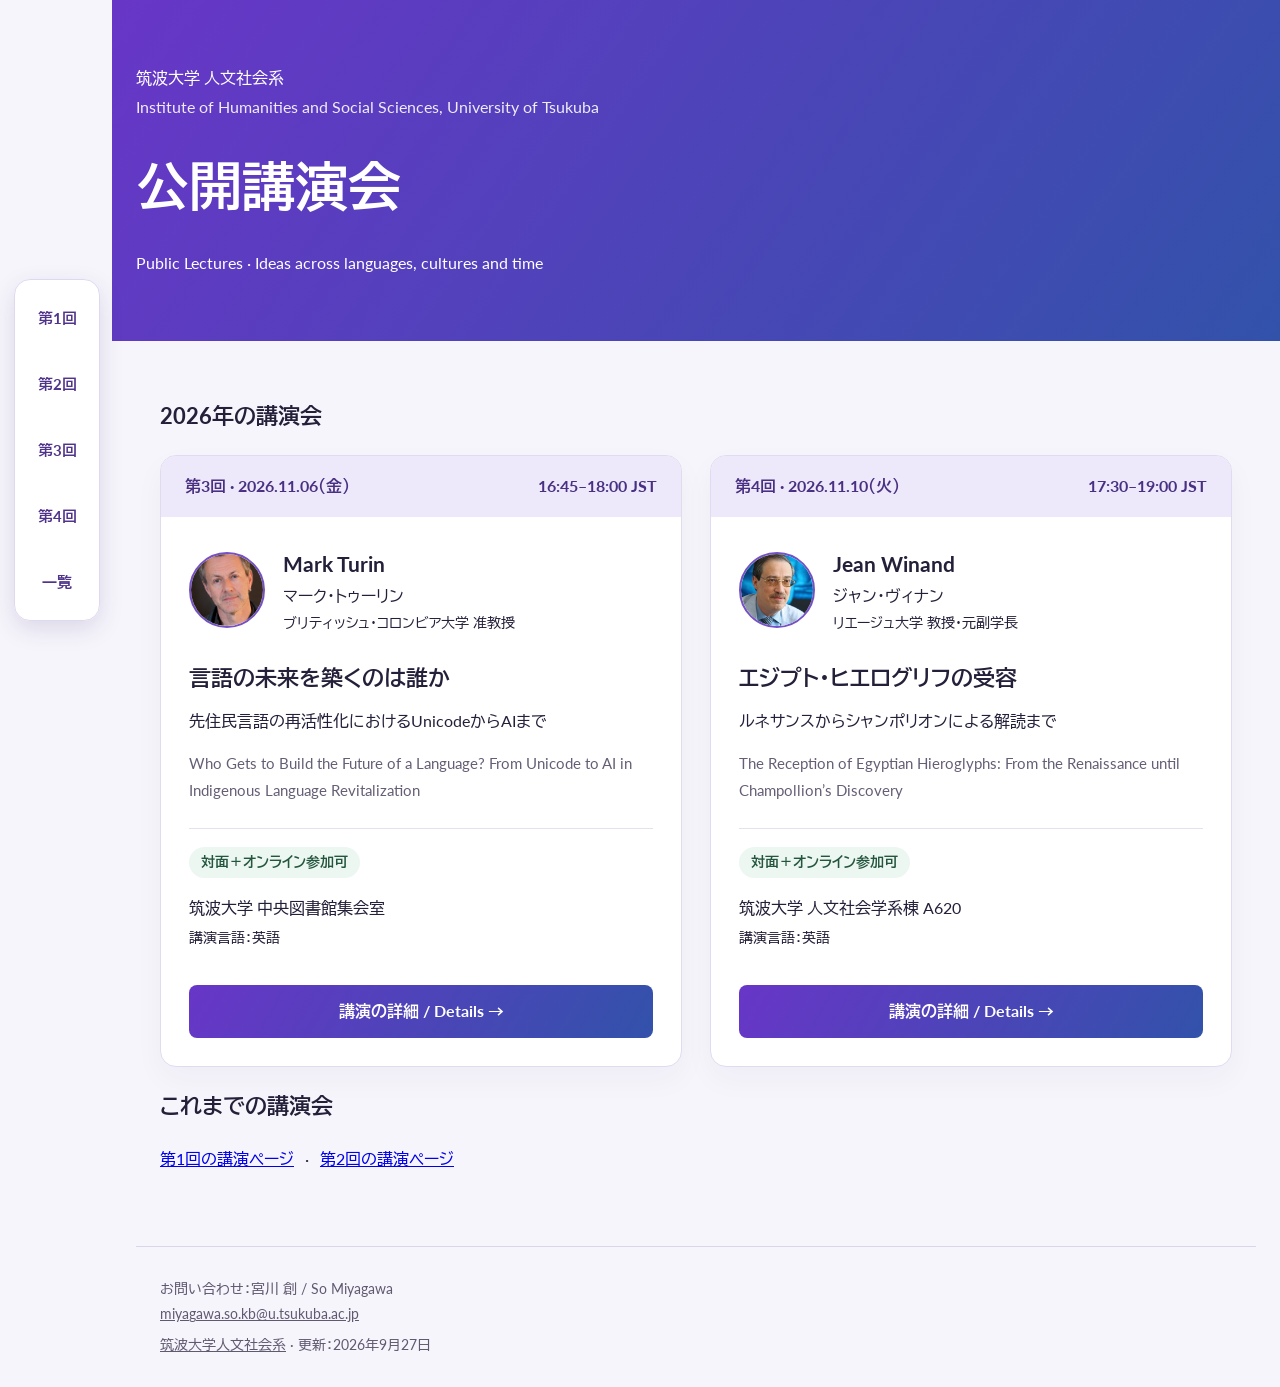
==== index.html @ 467ed9de "change" ====
<!doctype html>
<html lang="ja"><head><meta charset="utf-8"><meta name="viewport" content="width=device-width,initial-scale=1"><title>公開講演会｜筑波大学人文社会系</title><meta name="description" content="筑波大学人文社会系の公開講演会。2026年11月6日 Mark Turin、11月10日 Jean Winand。対面・オンラインで開催。"><style>
@import url('https://fonts.googleapis.com/css2?family=BIZ+UDPGothic:wght@400;700&family=Lato:wght@400;700&display=swap');
*{box-sizing:border-box}body{margin:0;background:#f6f5fb;color:#24203a;font-family:'Lato','BIZ UDPGothic',sans-serif;line-height:1.8}header{color:white;background:linear-gradient(125deg,#6836c7,#3252aa);padding:64px 24px}header>div,main,footer{max-width:1120px;margin:auto}header p{margin:0}h1{font-size:clamp(2rem,5vw,3.3rem);margin:16px 0}header .en{opacity:.9}main{padding:36px 24px 56px}h2{font-size:1.4rem}.cards{display:grid;grid-template-columns:1fr 1fr;gap:28px}article{background:white;border:1px solid #e0dbee;border-radius:16px;overflow:hidden;box-shadow:0 12px 30px #3625680a;display:flex;flex-direction:column}.band{padding:16px 24px;background:#ede8fa;font-weight:700;color:#493082;display:flex;justify-content:space-between;flex-wrap:wrap;gap:6px}.body{padding:28px;display:flex;flex-direction:column;flex:1}.speaker{display:flex;gap:18px;align-items:center}.speaker img{width:76px;height:76px;border-radius:50%;object-fit:cover;border:2px solid #7651c5}.speaker strong{font-size:1.3rem}.speaker p{margin:0}.small{font-size:.85rem}.body h3{font-size:1.4rem;line-height:1.7;margin:24px 0 10px}.subtitle{margin:0 0 14px}.en-title{color:#655e75;font-size:.94rem;margin:0 0 24px}.venue{margin-top:auto;padding-top:18px;border-top:1px solid #e5e0ee}.badge{display:inline-block;background:#edf7f1;color:#24563f;border-radius:20px;padding:3px 12px;font-size:.85rem;font-weight:700}.link{display:block;background:linear-gradient(120deg,#6836c7,#3252aa);color:white;text-align:center;padding:12px;border-radius:8px;text-decoration:none;font-weight:700;margin-top:18px}.link:hover{filter:brightness(1.15)}a:focus-visible{outline:3px solid #cb9400;outline-offset:4px}footer{padding:24px;border-top:1px solid #dcd5e9;color:#615971;font-size:.9rem}footer a{color:inherit}footer p{margin:5px 0}@media(max-width:740px){.cards{grid-template-columns:1fr}header{padding:40px 24px}.body{padding:24px}.band{padding:14px 24px}}
body{padding-left:112px;font-family:'Lato','BIZ UDPGothic','Noto Sans JP','Hiragino Kaku Gothic ProN','Yu Gothic',Meiryo,sans-serif}.series-nav{position:fixed;left:14px;top:50%;transform:translateY(-50%);display:flex;flex-direction:column;gap:10px;padding:10px;background:#ffffffed;border:1px solid #dfd8ef;border-radius:16px;box-shadow:0 8px 24px #35206622;z-index:1000}.series-nav a{display:flex;width:64px;min-height:56px;align-items:center;justify-content:center;border-radius:10px;color:#50338b;text-decoration:none;font-size:15px;font-weight:700}.series-nav a:hover,.series-nav a[aria-current]{background:#623cb3;color:white}.series-nav a:focus-visible{outline:3px solid #cc9400;outline-offset:2px}@media(max-width:800px){body{padding-left:0;padding-bottom:90px}.series-nav{left:50%;top:auto;bottom:10px;transform:translateX(-50%);flex-direction:row;gap:4px;padding:6px}.series-nav a{width:54px;min-height:52px;font-size:14px}}</style></head><body><nav class="series-nav" aria-label="講演会ナビゲーション"><a href="/seminar1/">第1回</a><a href="/seminar2/">第2回</a><a href="/seminars/3/">第3回</a><a href="/seminars/4/">第4回</a><a href="/seminars/">一覧</a></nav><header><div><p>筑波大学 人文社会系</p><p class="en" lang="en">Institute of Humanities and Social Sciences, University of Tsukuba</p><h1>公開講演会</h1><p lang="en">Public Lectures · Ideas across languages, cultures and time</p></div></header><main><h2>2026年の講演会</h2><div class="cards">
<article><div class="band"><span>第3回 · 2026.11.06（金）</span><span>16:45–18:00 JST</span></div><div class="body"><div class="speaker"><img src="3/speaker.jpg" alt="Mark Turin"><div><strong lang="en">Mark Turin</strong><p>マーク・トゥーリン</p><p class="small">ブリティッシュ・コロンビア大学 准教授</p></div></div><h3>言語の未来を築くのは誰か</h3><p class="subtitle">先住民言語の再活性化におけるUnicodeからAIまで</p><p class="en-title" lang="en">Who Gets to Build the Future of a Language? From Unicode to AI in Indigenous Language Revitalization</p><div class="venue"><span class="badge">対面＋オンライン参加可</span><p>筑波大学 中央図書館集会室<br><span class="small">講演言語：英語</span></p></div><a class="link" href="/seminars/3/">講演の詳細 / Details →</a></div></article>
<article><div class="band"><span>第4回 · 2026.11.10（火）</span><span>17:30–19:00 JST</span></div><div class="body"><div class="speaker"><img src="4/speaker.jpg" alt="Jean Winand"><div><strong lang="en">Jean Winand</strong><p>ジャン・ヴィナン</p><p class="small">リエージュ大学 教授・元副学長</p></div></div><h3>エジプト・ヒエログリフの受容</h3><p class="subtitle">ルネサンスからシャンポリオンによる解読まで</p><p class="en-title" lang="en">The Reception of Egyptian Hieroglyphs: From the Renaissance until Champollion’s Discovery</p><div class="venue"><span class="badge">対面＋オンライン参加可</span><p>筑波大学 人文社会学系棟 A620<br><span class="small">講演言語：英語</span></p></div><a class="link" href="/seminars/4/">講演の詳細 / Details →</a></div></article>
</div><section><h2>これまでの講演会</h2><p><a href="/seminar1/">第1回の講演ページ</a>　·　<a href="/seminar2/">第2回の講演ページ</a></p></section></main><footer><p>お問い合わせ：宮川 創 / So Miyagawa<br><a href="mailto:miyagawa.so.kb@u.tsukuba.ac.jp">miyagawa.so.kb@u.tsukuba.ac.jp</a></p><p><a href="https://www.jinsha.tsukuba.ac.jp/">筑波大学人文社会系</a> · 更新：2026年9月27日</p></footer></body></html>
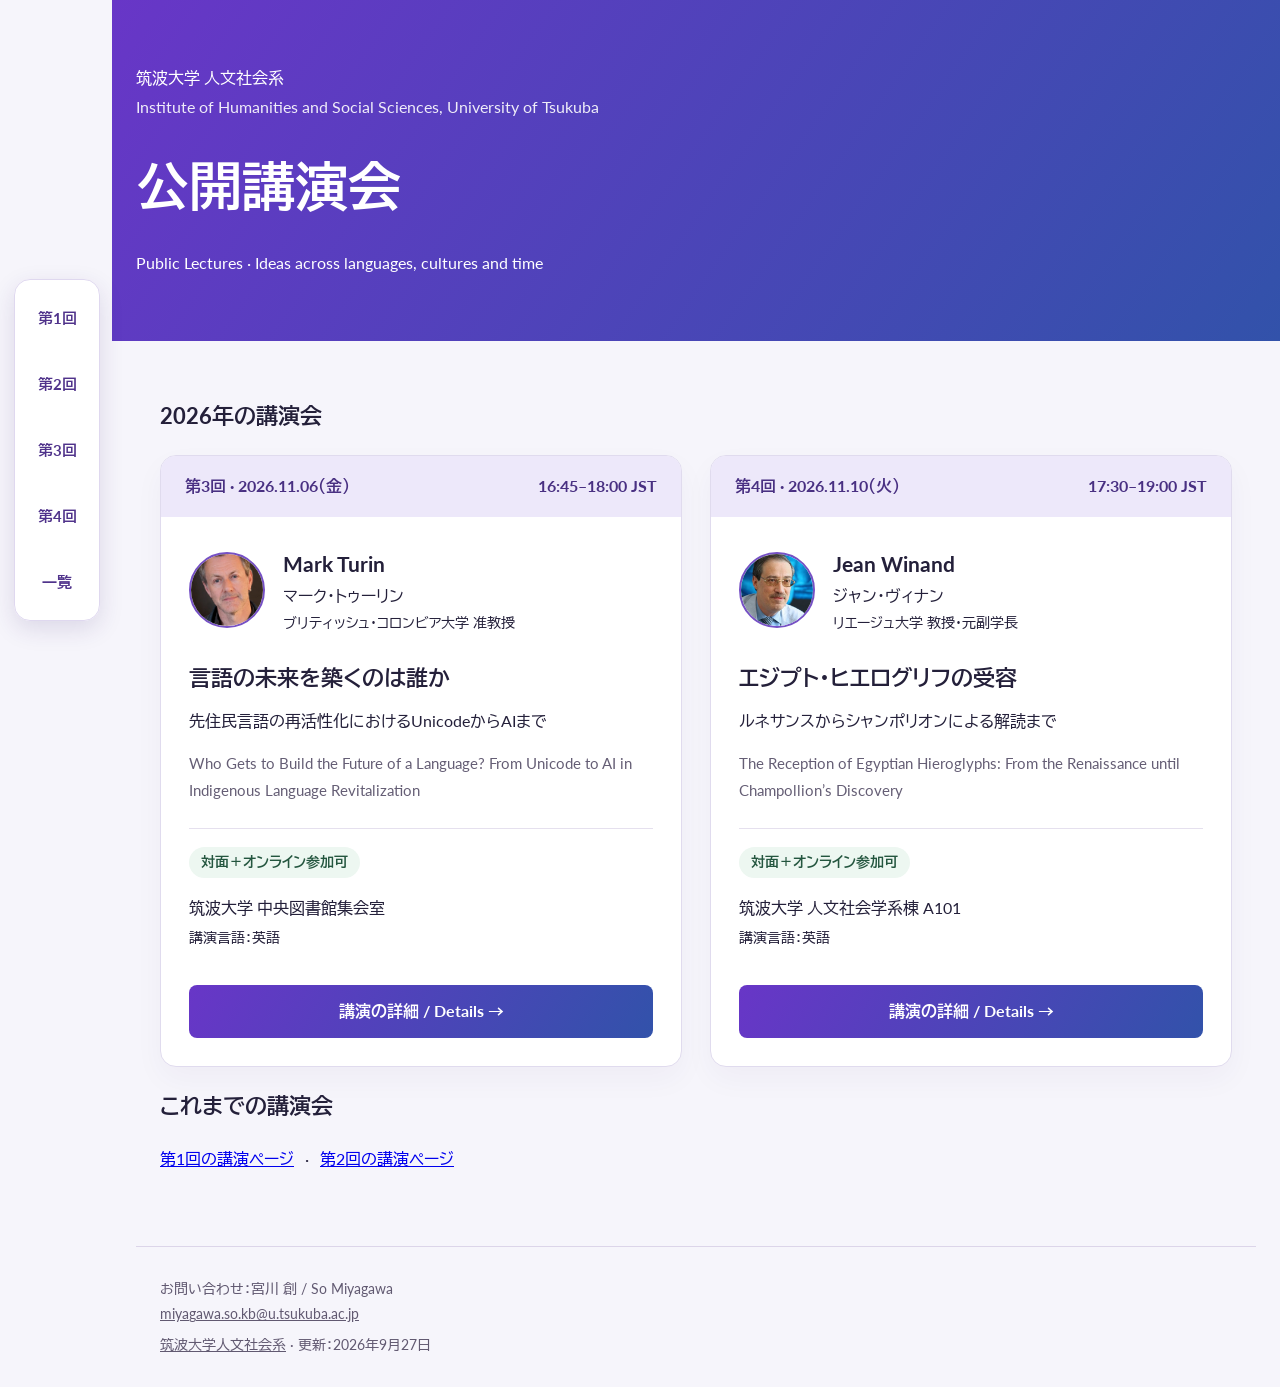
==== commit 2896d74b: "changed" ====
--- a/index.html
+++ b/index.html
@@ -2,7 +2,7 @@
 <html lang="ja"><head><meta charset="utf-8"><meta name="viewport" content="width=device-width,initial-scale=1"><title>公開講演会｜筑波大学人文社会系</title><meta name="description" content="筑波大学人文社会系の公開講演会。2026年11月6日 Mark Turin、11月10日 Jean Winand。対面・オンラインで開催。"><style>
 @import url('https://fonts.googleapis.com/css2?family=BIZ+UDPGothic:wght@400;700&family=Lato:wght@400;700&display=swap');
 *{box-sizing:border-box}body{margin:0;background:#f6f5fb;color:#24203a;font-family:'Lato','BIZ UDPGothic',sans-serif;line-height:1.8}header{color:white;background:linear-gradient(125deg,#6836c7,#3252aa);padding:64px 24px}header>div,main,footer{max-width:1120px;margin:auto}header p{margin:0}h1{font-size:clamp(2rem,5vw,3.3rem);margin:16px 0}header .en{opacity:.9}main{padding:36px 24px 56px}h2{font-size:1.4rem}.cards{display:grid;grid-template-columns:1fr 1fr;gap:28px}article{background:white;border:1px solid #e0dbee;border-radius:16px;overflow:hidden;box-shadow:0 12px 30px #3625680a;display:flex;flex-direction:column}.band{padding:16px 24px;background:#ede8fa;font-weight:700;color:#493082;display:flex;justify-content:space-between;flex-wrap:wrap;gap:6px}.body{padding:28px;display:flex;flex-direction:column;flex:1}.speaker{display:flex;gap:18px;align-items:center}.speaker img{width:76px;height:76px;border-radius:50%;object-fit:cover;border:2px solid #7651c5}.speaker strong{font-size:1.3rem}.speaker p{margin:0}.small{font-size:.85rem}.body h3{font-size:1.4rem;line-height:1.7;margin:24px 0 10px}.subtitle{margin:0 0 14px}.en-title{color:#655e75;font-size:.94rem;margin:0 0 24px}.venue{margin-top:auto;padding-top:18px;border-top:1px solid #e5e0ee}.badge{display:inline-block;background:#edf7f1;color:#24563f;border-radius:20px;padding:3px 12px;font-size:.85rem;font-weight:700}.link{display:block;background:linear-gradient(120deg,#6836c7,#3252aa);color:white;text-align:center;padding:12px;border-radius:8px;text-decoration:none;font-weight:700;margin-top:18px}.link:hover{filter:brightness(1.15)}a:focus-visible{outline:3px solid #cb9400;outline-offset:4px}footer{padding:24px;border-top:1px solid #dcd5e9;color:#615971;font-size:.9rem}footer a{color:inherit}footer p{margin:5px 0}@media(max-width:740px){.cards{grid-template-columns:1fr}header{padding:40px 24px}.body{padding:24px}.band{padding:14px 24px}}
-body{padding-left:112px;font-family:'Lato','BIZ UDPGothic','Noto Sans JP','Hiragino Kaku Gothic ProN','Yu Gothic',Meiryo,sans-serif}.series-nav{position:fixed;left:14px;top:50%;transform:translateY(-50%);display:flex;flex-direction:column;gap:10px;padding:10px;background:#ffffffed;border:1px solid #dfd8ef;border-radius:16px;box-shadow:0 8px 24px #35206622;z-index:1000}.series-nav a{display:flex;width:64px;min-height:56px;align-items:center;justify-content:center;border-radius:10px;color:#50338b;text-decoration:none;font-size:15px;font-weight:700}.series-nav a:hover,.series-nav a[aria-current]{background:#623cb3;color:white}.series-nav a:focus-visible{outline:3px solid #cc9400;outline-offset:2px}@media(max-width:800px){body{padding-left:0;padding-bottom:90px}.series-nav{left:50%;top:auto;bottom:10px;transform:translateX(-50%);flex-direction:row;gap:4px;padding:6px}.series-nav a{width:54px;min-height:52px;font-size:14px}}</style></head><body><nav class="series-nav" aria-label="講演会ナビゲーション"><a href="/seminar1/">第1回</a><a href="/seminar2/">第2回</a><a href="/seminars/3/">第3回</a><a href="/seminars/4/">第4回</a><a href="/seminars/">一覧</a></nav><header><div><p>筑波大学 人文社会系</p><p class="en" lang="en">Institute of Humanities and Social Sciences, University of Tsukuba</p><h1>公開講演会</h1><p lang="en">Public Lectures · Ideas across languages, cultures and time</p></div></header><main><h2>2026年の講演会</h2><div class="cards">
+body{padding-left:112px;font-family:'Lato','BIZ UDPGothic','Noto Sans JP','Hiragino Kaku Gothic ProN','Yu Gothic',Meiryo,sans-serif}.series-nav{position:fixed;left:14px;top:50%;transform:translateY(-50%);display:flex;flex-direction:column;gap:10px;padding:10px;background:#ffffffed;border:1px solid #dfd8ef;border-radius:16px;box-shadow:0 8px 24px #35206622;z-index:1000}.series-nav a{display:flex;width:64px;min-height:56px;align-items:center;justify-content:center;border-radius:10px;color:#50338b;text-decoration:none;font-size:15px;font-weight:700}.series-nav a:hover,.series-nav a[aria-current]{background:#623cb3;color:white}.series-nav a:focus-visible{outline:3px solid #cc9400;outline-offset:2px}@media(max-width:800px){body{padding-left:0;padding-bottom:90px}.series-nav{left:50%;top:auto;bottom:10px;transform:translateX(-50%);flex-direction:row;gap:4px;padding:6px}.series-nav a{width:54px;min-height:52px;font-size:14px}}</style></head><body><nav class="series-nav" aria-label="講演会ナビゲーション"><a href="/seminars/1/">第1回</a><a href="/seminars/2/">第2回</a><a href="/seminars/3/">第3回</a><a href="/seminars/4/">第4回</a><a href="/seminars/">一覧</a></nav><header><div><p>筑波大学 人文社会系</p><p class="en" lang="en">Institute of Humanities and Social Sciences, University of Tsukuba</p><h1>公開講演会</h1><p lang="en">Public Lectures · Ideas across languages, cultures and time</p></div></header><main><h2>2026年の講演会</h2><div class="cards">
 <article><div class="band"><span>第3回 · 2026.11.06（金）</span><span>16:45–18:00 JST</span></div><div class="body"><div class="speaker"><img src="3/speaker.jpg" alt="Mark Turin"><div><strong lang="en">Mark Turin</strong><p>マーク・トゥーリン</p><p class="small">ブリティッシュ・コロンビア大学 准教授</p></div></div><h3>言語の未来を築くのは誰か</h3><p class="subtitle">先住民言語の再活性化におけるUnicodeからAIまで</p><p class="en-title" lang="en">Who Gets to Build the Future of a Language? From Unicode to AI in Indigenous Language Revitalization</p><div class="venue"><span class="badge">対面＋オンライン参加可</span><p>筑波大学 中央図書館集会室<br><span class="small">講演言語：英語</span></p></div><a class="link" href="/seminars/3/">講演の詳細 / Details →</a></div></article>
-<article><div class="band"><span>第4回 · 2026.11.10（火）</span><span>17:30–19:00 JST</span></div><div class="body"><div class="speaker"><img src="4/speaker.jpg" alt="Jean Winand"><div><strong lang="en">Jean Winand</strong><p>ジャン・ヴィナン</p><p class="small">リエージュ大学 教授・元副学長</p></div></div><h3>エジプト・ヒエログリフの受容</h3><p class="subtitle">ルネサンスからシャンポリオンによる解読まで</p><p class="en-title" lang="en">The Reception of Egyptian Hieroglyphs: From the Renaissance until Champollion’s Discovery</p><div class="venue"><span class="badge">対面＋オンライン参加可</span><p>筑波大学 人文社会学系棟 A620<br><span class="small">講演言語：英語</span></p></div><a class="link" href="/seminars/4/">講演の詳細 / Details →</a></div></article>
-</div><section><h2>これまでの講演会</h2><p><a href="/seminar1/">第1回の講演ページ</a>　·　<a href="/seminar2/">第2回の講演ページ</a></p></section></main><footer><p>お問い合わせ：宮川 創 / So Miyagawa<br><a href="mailto:miyagawa.so.kb@u.tsukuba.ac.jp">miyagawa.so.kb@u.tsukuba.ac.jp</a></p><p><a href="https://www.jinsha.tsukuba.ac.jp/">筑波大学人文社会系</a> · 更新：2026年9月27日</p></footer></body></html>+<article><div class="band"><span>第4回 · 2026.11.10（火）</span><span>17:30–19:00 JST</span></div><div class="body"><div class="speaker"><img src="4/speaker.jpg" alt="Jean Winand"><div><strong lang="en">Jean Winand</strong><p>ジャン・ヴィナン</p><p class="small">リエージュ大学 教授・元副学長</p></div></div><h3>エジプト・ヒエログリフの受容</h3><p class="subtitle">ルネサンスからシャンポリオンによる解読まで</p><p class="en-title" lang="en">The Reception of Egyptian Hieroglyphs: From the Renaissance until Champollion’s Discovery</p><div class="venue"><span class="badge">対面＋オンライン参加可</span><p>筑波大学 人文社会学系棟 A101<br><span class="small">講演言語：英語</span></p></div><a class="link" href="/seminars/4/">講演の詳細 / Details →</a></div></article>
+</div><section><h2>これまでの講演会</h2><p><a href="/seminars/1/">第1回の講演ページ</a>　·　<a href="/seminars/2/">第2回の講演ページ</a></p></section></main><footer><p>お問い合わせ：宮川 創 / So Miyagawa<br><a href="mailto:miyagawa.so.kb@u.tsukuba.ac.jp">miyagawa.so.kb@u.tsukuba.ac.jp</a></p><p><a href="https://www.jinsha.tsukuba.ac.jp/">筑波大学人文社会系</a> · 更新：2026年9月27日</p></footer></body></html>
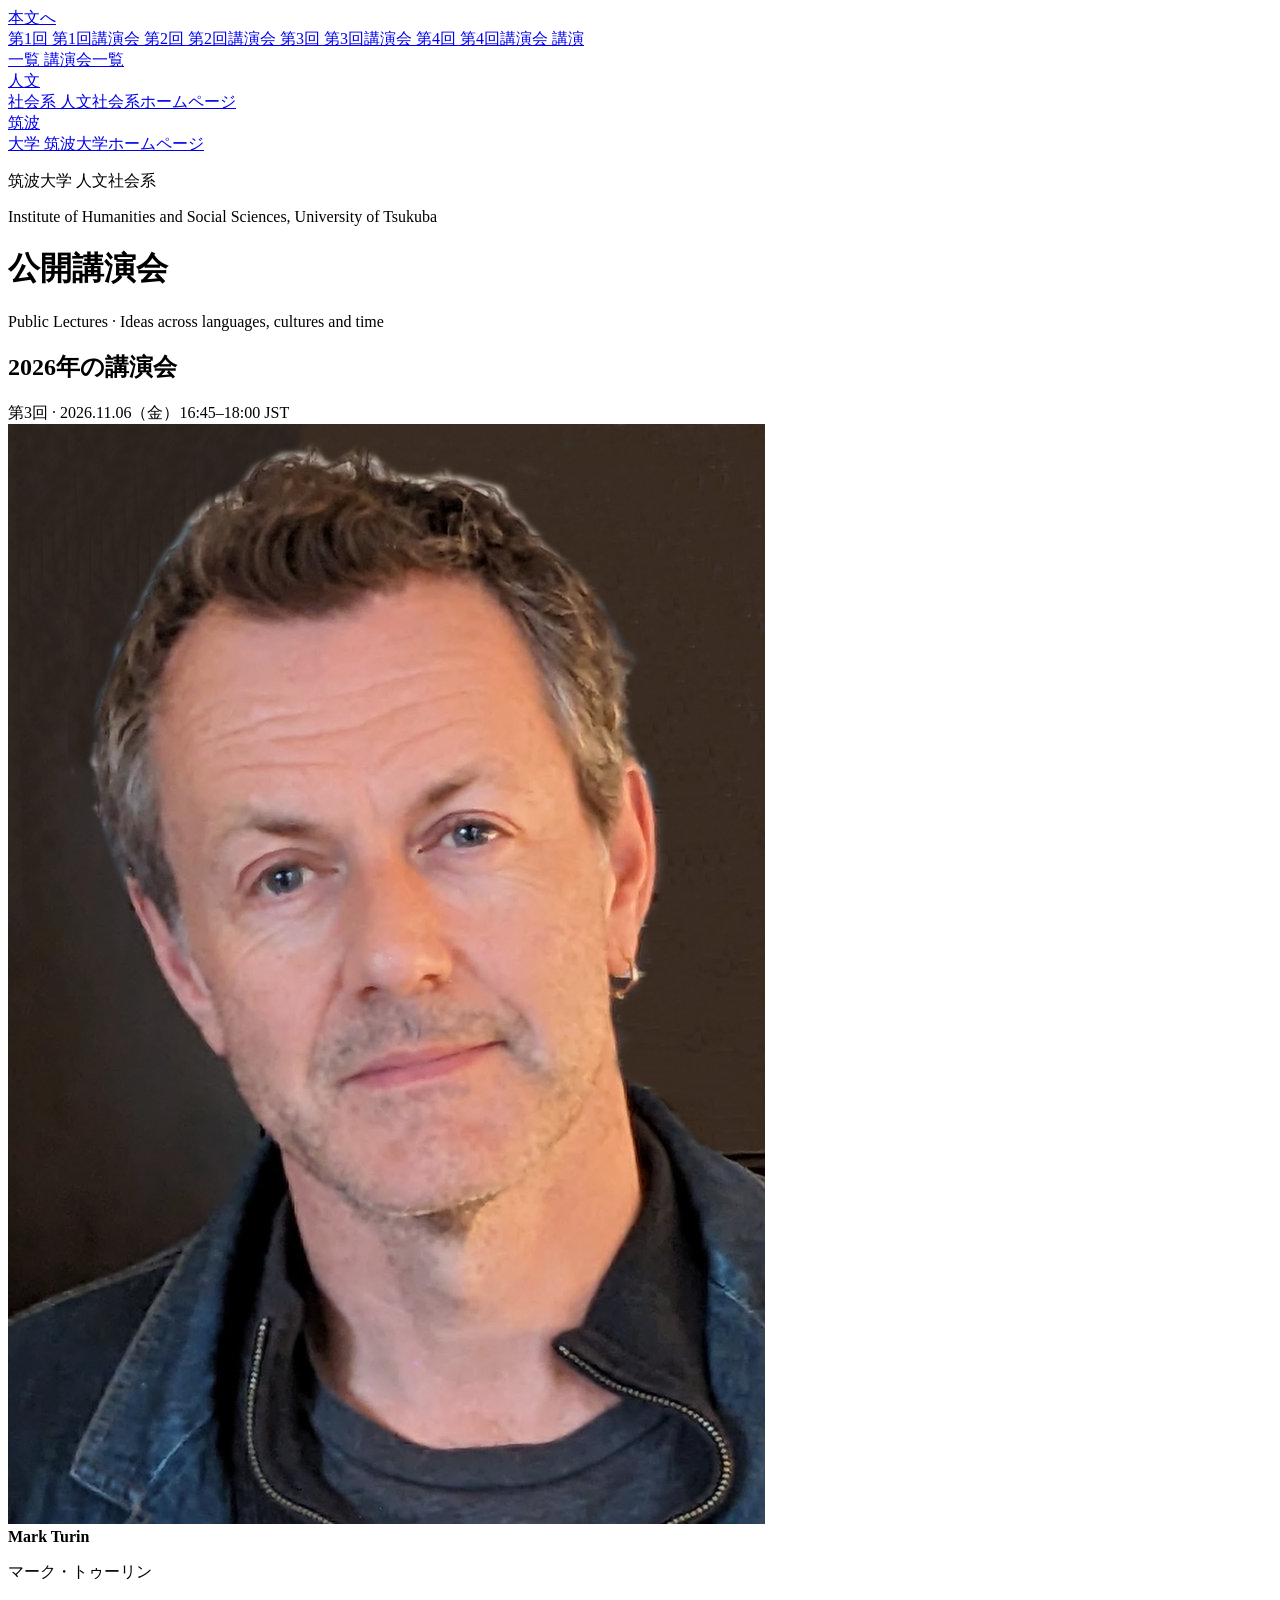
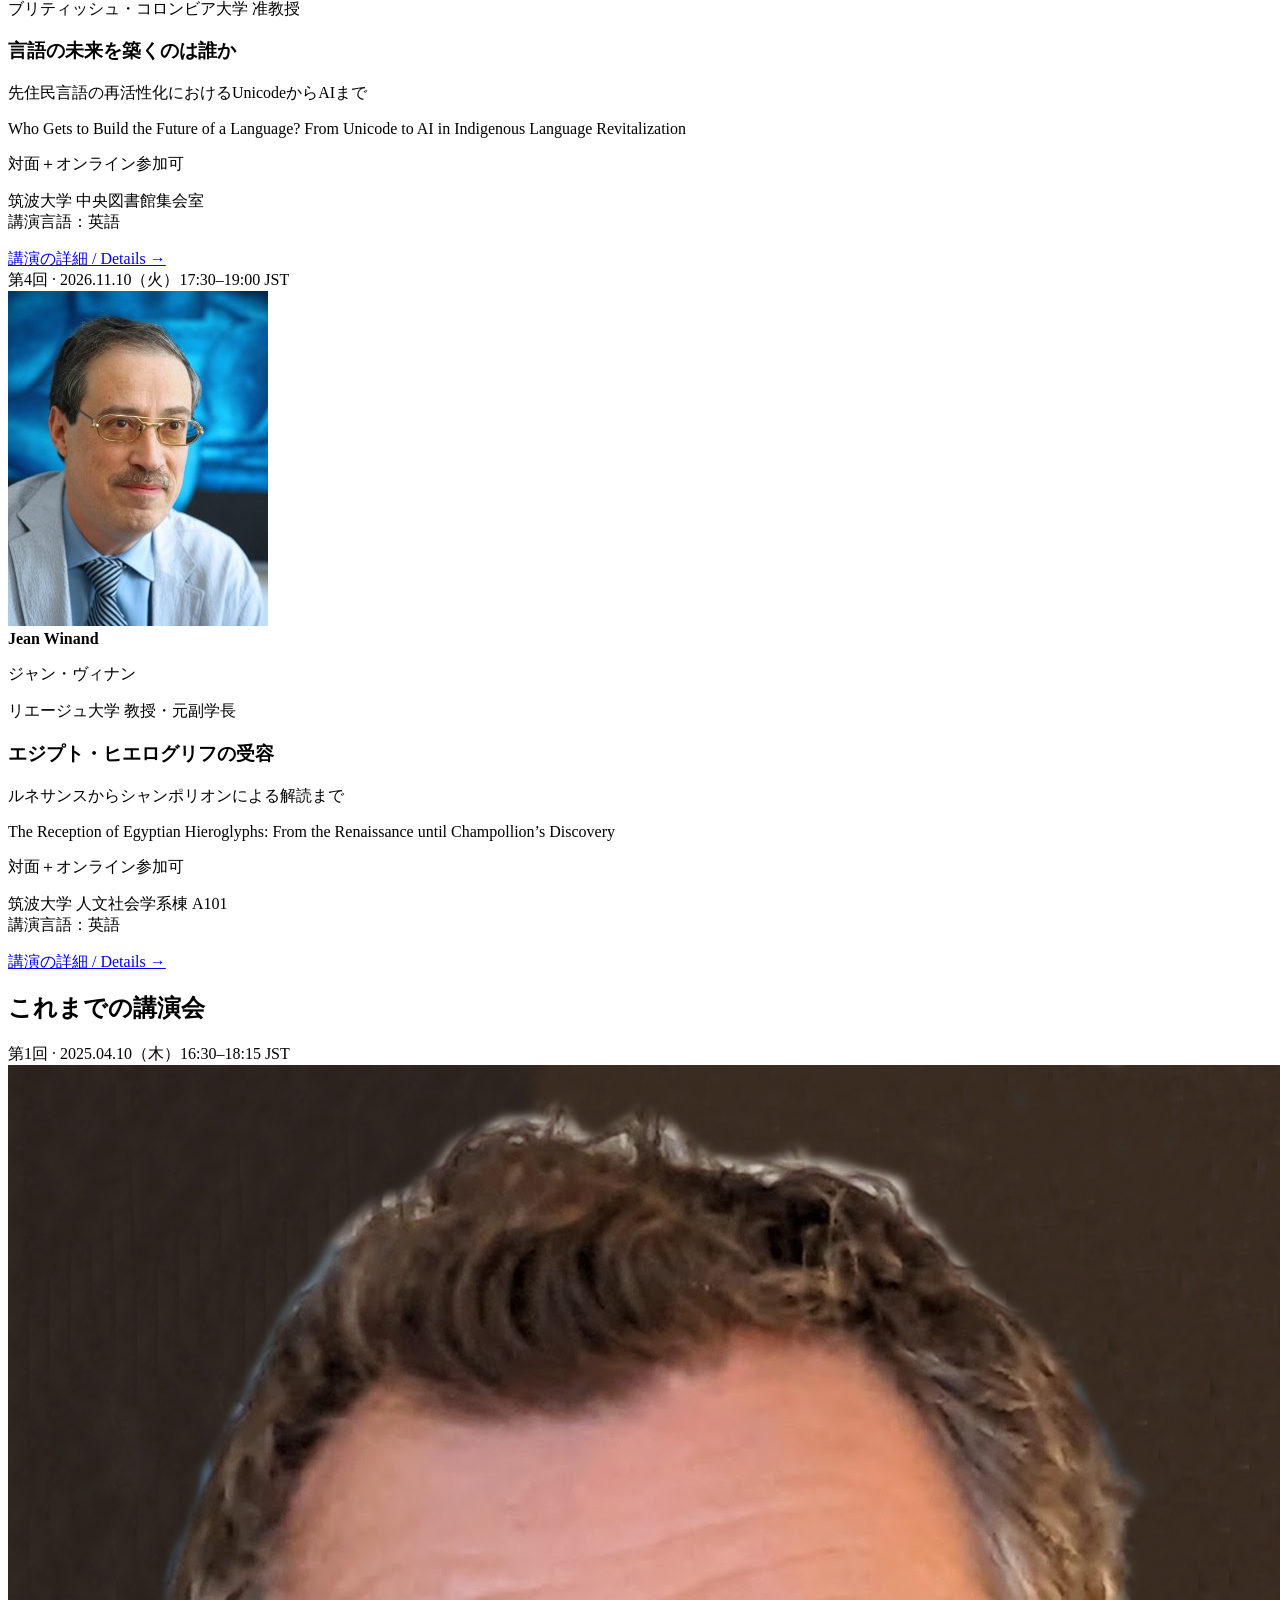
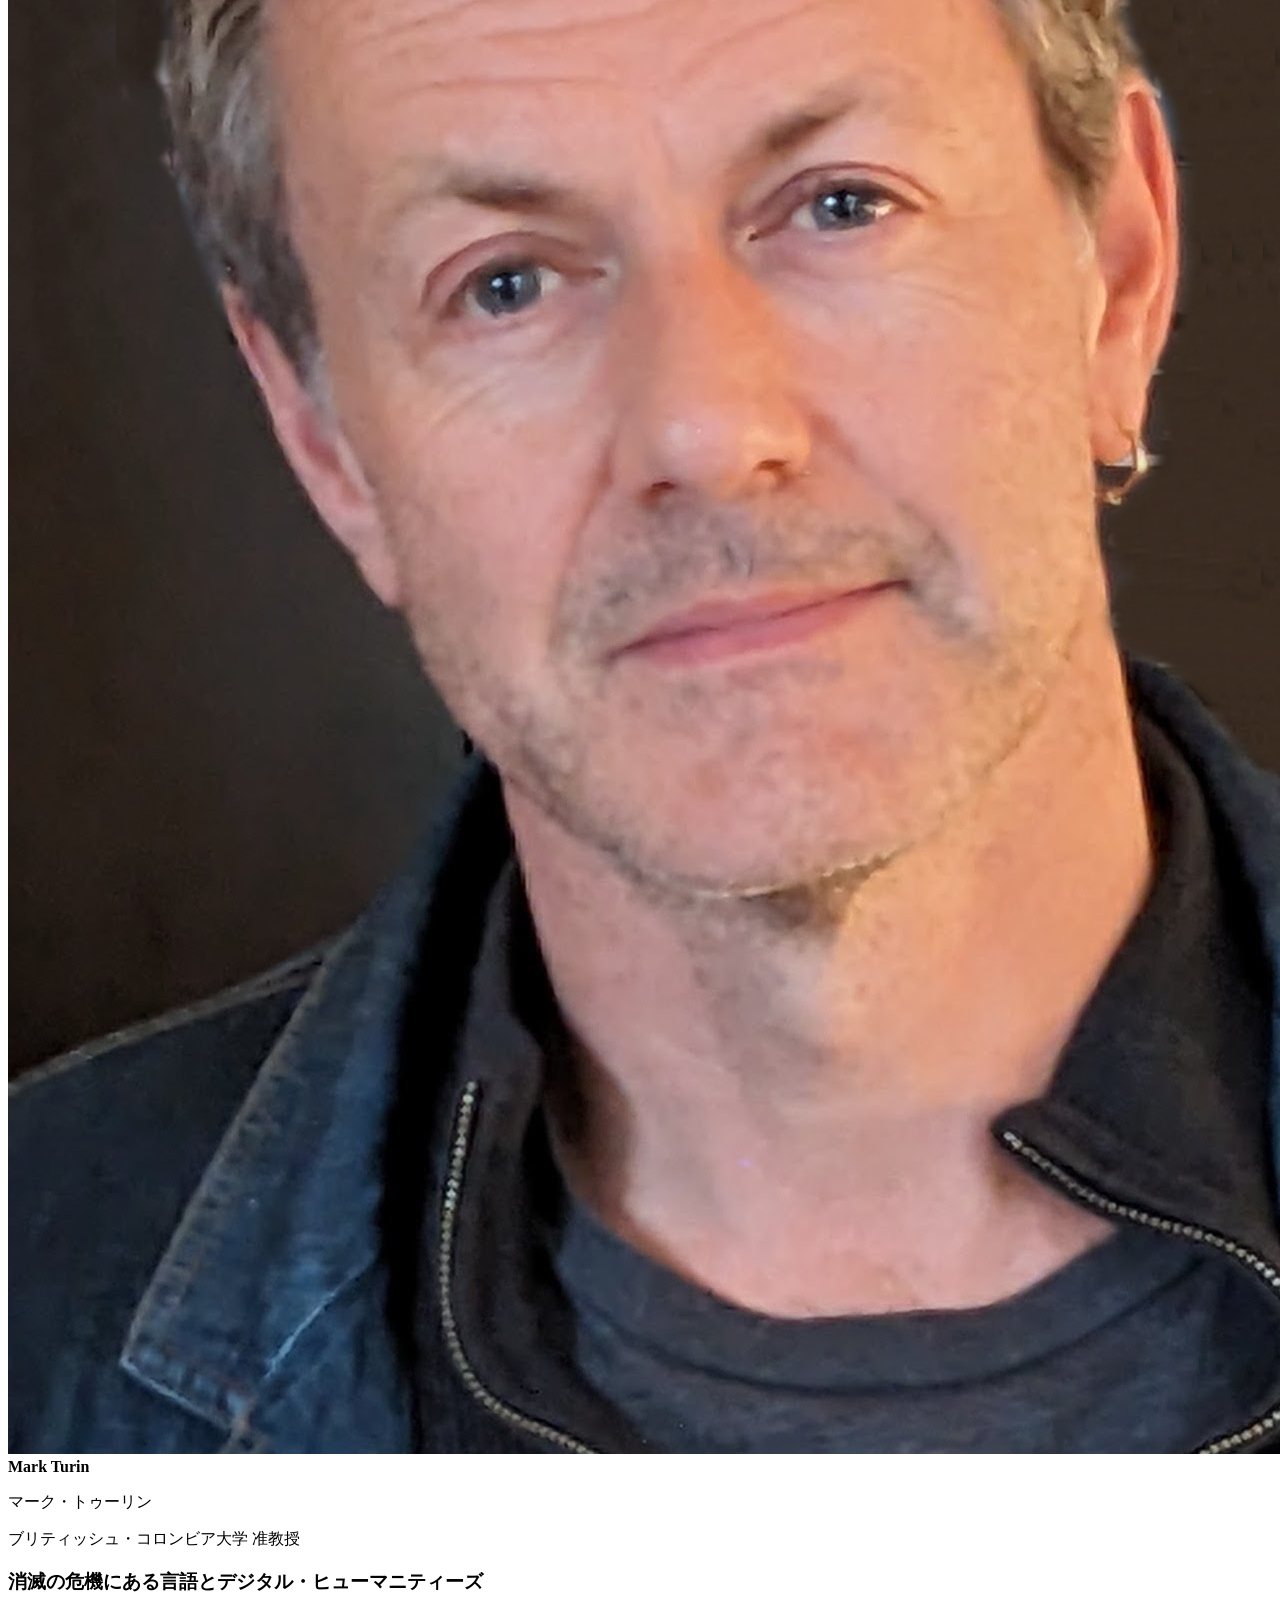
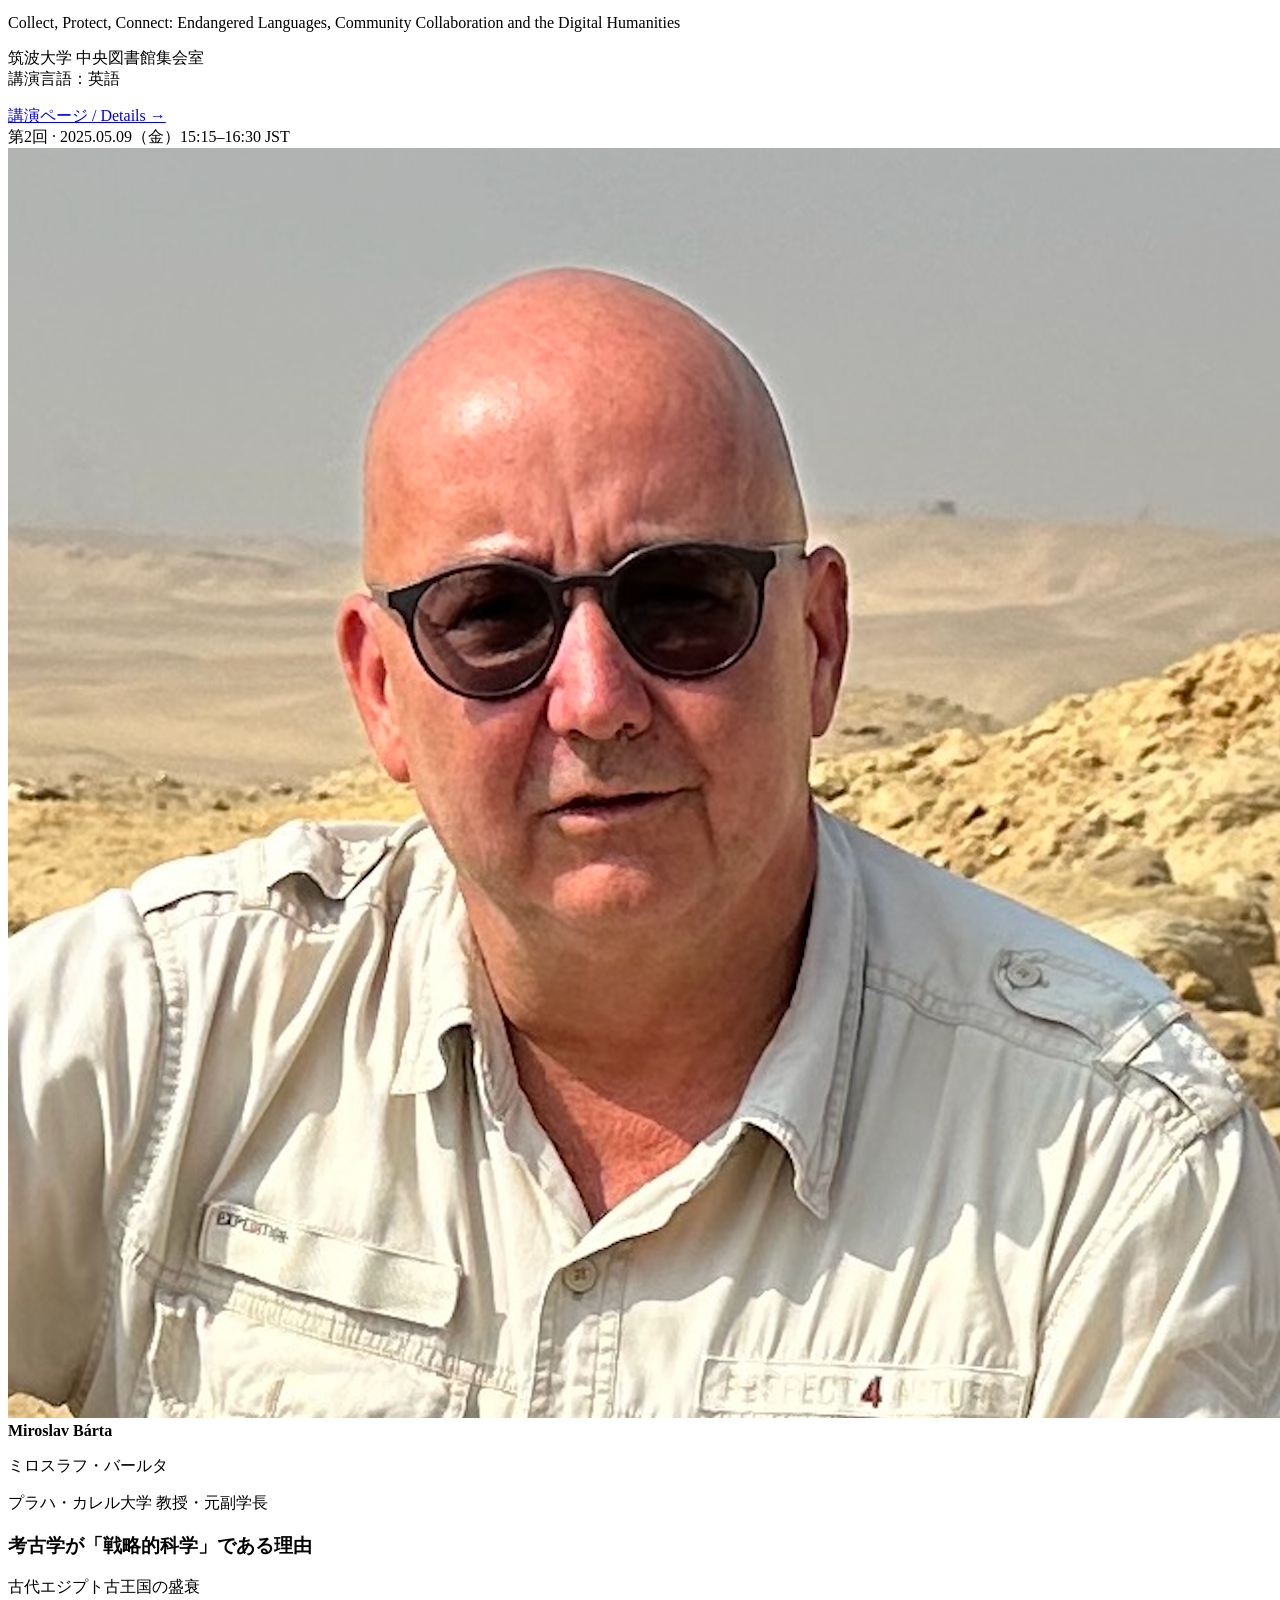
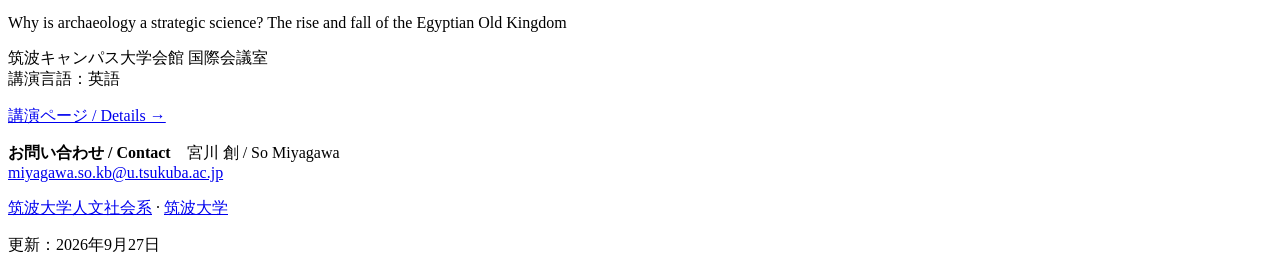
==== commit d0c6c262: "changed" ====
--- a/index.html
+++ b/index.html
@@ -1,8 +1,166 @@
-<!doctype html>
-<html lang="ja"><head><meta charset="utf-8"><meta name="viewport" content="width=device-width,initial-scale=1"><title>公開講演会｜筑波大学人文社会系</title><meta name="description" content="筑波大学人文社会系の公開講演会。2026年11月6日 Mark Turin、11月10日 Jean Winand。対面・オンラインで開催。"><style>
-@import url('https://fonts.googleapis.com/css2?family=BIZ+UDPGothic:wght@400;700&family=Lato:wght@400;700&display=swap');
-*{box-sizing:border-box}body{margin:0;background:#f6f5fb;color:#24203a;font-family:'Lato','BIZ UDPGothic',sans-serif;line-height:1.8}header{color:white;background:linear-gradient(125deg,#6836c7,#3252aa);padding:64px 24px}header>div,main,footer{max-width:1120px;margin:auto}header p{margin:0}h1{font-size:clamp(2rem,5vw,3.3rem);margin:16px 0}header .en{opacity:.9}main{padding:36px 24px 56px}h2{font-size:1.4rem}.cards{display:grid;grid-template-columns:1fr 1fr;gap:28px}article{background:white;border:1px solid #e0dbee;border-radius:16px;overflow:hidden;box-shadow:0 12px 30px #3625680a;display:flex;flex-direction:column}.band{padding:16px 24px;background:#ede8fa;font-weight:700;color:#493082;display:flex;justify-content:space-between;flex-wrap:wrap;gap:6px}.body{padding:28px;display:flex;flex-direction:column;flex:1}.speaker{display:flex;gap:18px;align-items:center}.speaker img{width:76px;height:76px;border-radius:50%;object-fit:cover;border:2px solid #7651c5}.speaker strong{font-size:1.3rem}.speaker p{margin:0}.small{font-size:.85rem}.body h3{font-size:1.4rem;line-height:1.7;margin:24px 0 10px}.subtitle{margin:0 0 14px}.en-title{color:#655e75;font-size:.94rem;margin:0 0 24px}.venue{margin-top:auto;padding-top:18px;border-top:1px solid #e5e0ee}.badge{display:inline-block;background:#edf7f1;color:#24563f;border-radius:20px;padding:3px 12px;font-size:.85rem;font-weight:700}.link{display:block;background:linear-gradient(120deg,#6836c7,#3252aa);color:white;text-align:center;padding:12px;border-radius:8px;text-decoration:none;font-weight:700;margin-top:18px}.link:hover{filter:brightness(1.15)}a:focus-visible{outline:3px solid #cb9400;outline-offset:4px}footer{padding:24px;border-top:1px solid #dcd5e9;color:#615971;font-size:.9rem}footer a{color:inherit}footer p{margin:5px 0}@media(max-width:740px){.cards{grid-template-columns:1fr}header{padding:40px 24px}.body{padding:24px}.band{padding:14px 24px}}
-body{padding-left:112px;font-family:'Lato','BIZ UDPGothic','Noto Sans JP','Hiragino Kaku Gothic ProN','Yu Gothic',Meiryo,sans-serif}.series-nav{position:fixed;left:14px;top:50%;transform:translateY(-50%);display:flex;flex-direction:column;gap:10px;padding:10px;background:#ffffffed;border:1px solid #dfd8ef;border-radius:16px;box-shadow:0 8px 24px #35206622;z-index:1000}.series-nav a{display:flex;width:64px;min-height:56px;align-items:center;justify-content:center;border-radius:10px;color:#50338b;text-decoration:none;font-size:15px;font-weight:700}.series-nav a:hover,.series-nav a[aria-current]{background:#623cb3;color:white}.series-nav a:focus-visible{outline:3px solid #cc9400;outline-offset:2px}@media(max-width:800px){body{padding-left:0;padding-bottom:90px}.series-nav{left:50%;top:auto;bottom:10px;transform:translateX(-50%);flex-direction:row;gap:4px;padding:6px}.series-nav a{width:54px;min-height:52px;font-size:14px}}</style></head><body><nav class="series-nav" aria-label="講演会ナビゲーション"><a href="/seminars/1/">第1回</a><a href="/seminars/2/">第2回</a><a href="/seminars/3/">第3回</a><a href="/seminars/4/">第4回</a><a href="/seminars/">一覧</a></nav><header><div><p>筑波大学 人文社会系</p><p class="en" lang="en">Institute of Humanities and Social Sciences, University of Tsukuba</p><h1>公開講演会</h1><p lang="en">Public Lectures · Ideas across languages, cultures and time</p></div></header><main><h2>2026年の講演会</h2><div class="cards">
-<article><div class="band"><span>第3回 · 2026.11.06（金）</span><span>16:45–18:00 JST</span></div><div class="body"><div class="speaker"><img src="3/speaker.jpg" alt="Mark Turin"><div><strong lang="en">Mark Turin</strong><p>マーク・トゥーリン</p><p class="small">ブリティッシュ・コロンビア大学 准教授</p></div></div><h3>言語の未来を築くのは誰か</h3><p class="subtitle">先住民言語の再活性化におけるUnicodeからAIまで</p><p class="en-title" lang="en">Who Gets to Build the Future of a Language? From Unicode to AI in Indigenous Language Revitalization</p><div class="venue"><span class="badge">対面＋オンライン参加可</span><p>筑波大学 中央図書館集会室<br><span class="small">講演言語：英語</span></p></div><a class="link" href="/seminars/3/">講演の詳細 / Details →</a></div></article>
-<article><div class="band"><span>第4回 · 2026.11.10（火）</span><span>17:30–19:00 JST</span></div><div class="body"><div class="speaker"><img src="4/speaker.jpg" alt="Jean Winand"><div><strong lang="en">Jean Winand</strong><p>ジャン・ヴィナン</p><p class="small">リエージュ大学 教授・元副学長</p></div></div><h3>エジプト・ヒエログリフの受容</h3><p class="subtitle">ルネサンスからシャンポリオンによる解読まで</p><p class="en-title" lang="en">The Reception of Egyptian Hieroglyphs: From the Renaissance until Champollion’s Discovery</p><div class="venue"><span class="badge">対面＋オンライン参加可</span><p>筑波大学 人文社会学系棟 A101<br><span class="small">講演言語：英語</span></p></div><a class="link" href="/seminars/4/">講演の詳細 / Details →</a></div></article>
-</div><section><h2>これまでの講演会</h2><p><a href="/seminars/1/">第1回の講演ページ</a>　·　<a href="/seminars/2/">第2回の講演ページ</a></p></section></main><footer><p>お問い合わせ：宮川 創 / So Miyagawa<br><a href="mailto:miyagawa.so.kb@u.tsukuba.ac.jp">miyagawa.so.kb@u.tsukuba.ac.jp</a></p><p><a href="https://www.jinsha.tsukuba.ac.jp/">筑波大学人文社会系</a> · 更新：2026年9月27日</p></footer></body></html>+<!DOCTYPE html>
+<html lang="ja">
+<head>
+    <meta charset="UTF-8">
+    <meta name="viewport" content="width=device-width, initial-scale=1.0">
+    <title>公開講演会｜筑波大学人文社会系</title>
+    <meta name="description" content="筑波大学人文社会系の公開講演会。2026年11月6日 Mark Turin、11月10日 Jean Winand。対面・オンラインで開催。過去の講演（Mark Turin、Miroslav Bárta）も公開中。">
+    <meta name="theme-color" content="#6a35ce">
+    <link rel="stylesheet" href="/seminars/assets/site.css">
+    <script src="/seminars/assets/site.js" defer></script>
+</head>
+<body>
+    <a class="skip" href="#main">本文へ</a>
+
+    <nav class="mac-dock" aria-label="講演会ナビゲーション">
+        <div class="dock-container">
+            <a href="/seminars/1/" class="dock-item">
+                <span class="icon-text">第1回</span>
+                <span class="dock-tooltip">第1回講演会</span>
+            </a>
+            <a href="/seminars/2/" class="dock-item">
+                <span class="icon-text">第2回</span>
+                <span class="dock-tooltip">第2回講演会</span>
+            </a>
+            <a href="/seminars/3/" class="dock-item">
+                <span class="icon-text">第3回</span>
+                <span class="dock-tooltip">第3回講演会</span>
+            </a>
+            <a href="/seminars/4/" class="dock-item">
+                <span class="icon-text">第4回</span>
+                <span class="dock-tooltip">第4回講演会</span>
+            </a>
+            <a href="/seminars/" class="dock-item active" aria-current="page">
+                <span class="icon-text">講演<br>一覧</span>
+                <span class="dock-tooltip">講演会一覧</span>
+            </a>
+            <div class="dock-divider"></div>
+            <a href="https://www.jinsha.tsukuba.ac.jp/" class="dock-item" target="_blank" rel="noopener">
+                <span class="icon-text">人文<br>社会系</span>
+                <span class="dock-tooltip">人文社会系ホームページ</span>
+            </a>
+            <div class="dock-divider"></div>
+            <a href="https://www.tsukuba.ac.jp/" class="dock-item" target="_blank" rel="noopener">
+                <span class="icon-text">筑波<br>大学</span>
+                <span class="dock-tooltip">筑波大学ホームページ</span>
+            </a>
+        </div>
+    </nav>
+
+    <header>
+        <div class="header-grid" aria-hidden="true"></div>
+        <div class="tsukuba-emblem" aria-hidden="true"></div>
+        <div class="header-gradient-glow" aria-hidden="true"></div>
+        <div class="container header-content">
+            <p class="eyebrow">筑波大学 人文社会系</p>
+            <p class="institution-en" lang="en">Institute of Humanities and Social Sciences, University of Tsukuba</p>
+            <h1>公開講演会</h1>
+            <p class="english-title" lang="en">Public Lectures · Ideas across languages, cultures and time</p>
+        </div>
+    </header>
+
+    <main id="main" class="container">
+        <h2>2026年の講演会</h2>
+        <div class="cards">
+            <article>
+                <div class="band"><span>第3回 · 2026.11.06（金）</span><span>16:45–18:00 JST</span></div>
+                <div class="body">
+                    <div class="speaker">
+                        <img src="3/speaker.jpg" alt="Mark Turin">
+                        <div>
+                            <strong lang="en">Mark Turin</strong>
+                            <p>マーク・トゥーリン</p>
+                            <p class="small">ブリティッシュ・コロンビア大学 准教授</p>
+                        </div>
+                    </div>
+                    <h3>言語の未来を築くのは誰か</h3>
+                    <p class="subtitle">先住民言語の再活性化におけるUnicodeからAIまで</p>
+                    <p class="en-title" lang="en">Who Gets to Build the Future of a Language? From Unicode to AI in Indigenous Language Revitalization</p>
+                    <div class="venue">
+                        <span class="badge">対面＋オンライン参加可</span>
+                        <p>筑波大学 中央図書館集会室<br><span class="small">講演言語：英語</span></p>
+                    </div>
+                    <a class="link" href="/seminars/3/">講演の詳細 / Details →</a>
+                </div>
+            </article>
+
+            <article>
+                <div class="band"><span>第4回 · 2026.11.10（火）</span><span>17:30–19:00 JST</span></div>
+                <div class="body">
+                    <div class="speaker">
+                        <img src="4/speaker.jpg" alt="Jean Winand">
+                        <div>
+                            <strong lang="en">Jean Winand</strong>
+                            <p>ジャン・ヴィナン</p>
+                            <p class="small">リエージュ大学 教授・元副学長</p>
+                        </div>
+                    </div>
+                    <h3>エジプト・ヒエログリフの受容</h3>
+                    <p class="subtitle">ルネサンスからシャンポリオンによる解読まで</p>
+                    <p class="en-title" lang="en">The Reception of Egyptian Hieroglyphs: From the Renaissance until Champollion&rsquo;s Discovery</p>
+                    <div class="venue">
+                        <span class="badge">対面＋オンライン参加可</span>
+                        <p>筑波大学 人文社会学系棟 A101<br><span class="small">講演言語：英語</span></p>
+                    </div>
+                    <a class="link" href="/seminars/4/">講演の詳細 / Details →</a>
+                </div>
+            </article>
+        </div>
+
+        <section aria-label="これまでの講演会">
+            <h2>これまでの講演会</h2>
+            <div class="cards">
+                <article class="past">
+                    <div class="band"><span>第1回 · 2025.04.10（木）</span><span>16:30–18:15 JST</span></div>
+                    <div class="body">
+                        <div class="speaker">
+                            <img src="1/Mark_Turin_2023_cropped.jpg" alt="Mark Turin">
+                            <div>
+                                <strong lang="en">Mark Turin</strong>
+                                <p>マーク・トゥーリン</p>
+                                <p class="small">ブリティッシュ・コロンビア大学 准教授</p>
+                            </div>
+                        </div>
+                        <h3>消滅の危機にある言語とデジタル・ヒューマニティーズ</h3>
+                        <p class="en-title" lang="en">Collect, Protect, Connect: Endangered Languages, Community Collaboration and the Digital Humanities</p>
+                        <div class="venue">
+                            <p>筑波大学 中央図書館集会室<br><span class="small">講演言語：英語</span></p>
+                        </div>
+                        <a class="link" href="/seminars/1/">講演ページ / Details →</a>
+                    </div>
+                </article>
+
+                <article class="past">
+                    <div class="band"><span>第2回 · 2025.05.09（金）</span><span>15:15–16:30 JST</span></div>
+                    <div class="body">
+                        <div class="speaker">
+                            <img src="2/barta.png" alt="Miroslav Bárta">
+                            <div>
+                                <strong lang="en">Miroslav Bárta</strong>
+                                <p>ミロスラフ・バールタ</p>
+                                <p class="small">プラハ・カレル大学 教授・元副学長</p>
+                            </div>
+                        </div>
+                        <h3>考古学が「戦略的科学」である理由</h3>
+                        <p class="subtitle">古代エジプト古王国の盛衰</p>
+                        <p class="en-title" lang="en">Why is archaeology a strategic science? The rise and fall of the Egyptian Old Kingdom</p>
+                        <div class="venue">
+                            <p>筑波キャンパス大学会館 国際会議室<br><span class="small">講演言語：英語</span></p>
+                        </div>
+                        <a class="link" href="/seminars/2/">講演ページ / Details →</a>
+                    </div>
+                </article>
+            </div>
+        </section>
+    </main>
+
+    <footer>
+        <div class="footer-grid" aria-hidden="true"></div>
+        <div class="container footer-content">
+            <p><strong>お問い合わせ / Contact</strong>　宮川 創 / So Miyagawa<br><a class="mail" href="mailto:miyagawa.so.kb@u.tsukuba.ac.jp">miyagawa.so.kb@u.tsukuba.ac.jp</a></p>
+            <p><a href="https://www.jinsha.tsukuba.ac.jp/">筑波大学人文社会系</a> · <a href="https://www.tsukuba.ac.jp/">筑波大学</a></p>
+            <p class="small">更新：2026年9月27日</p>
+        </div>
+    </footer>
+</body>
+</html>
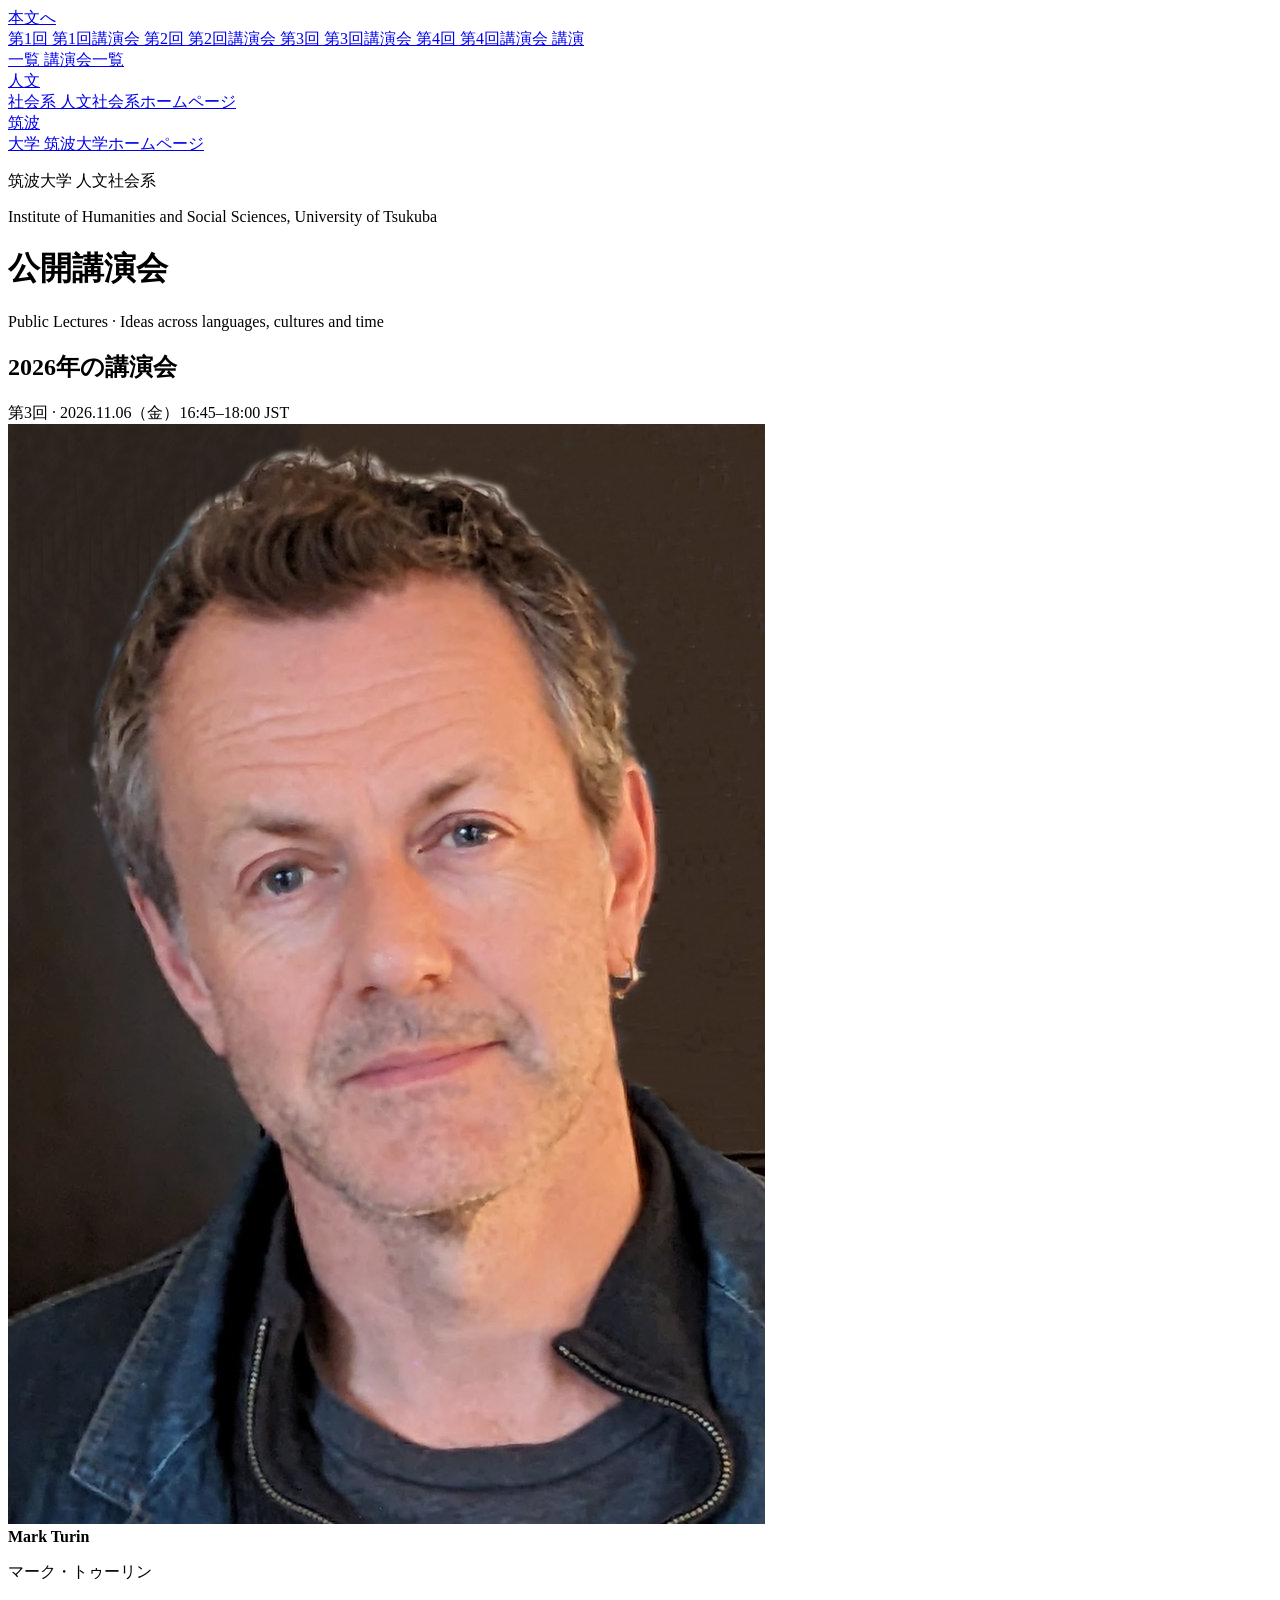
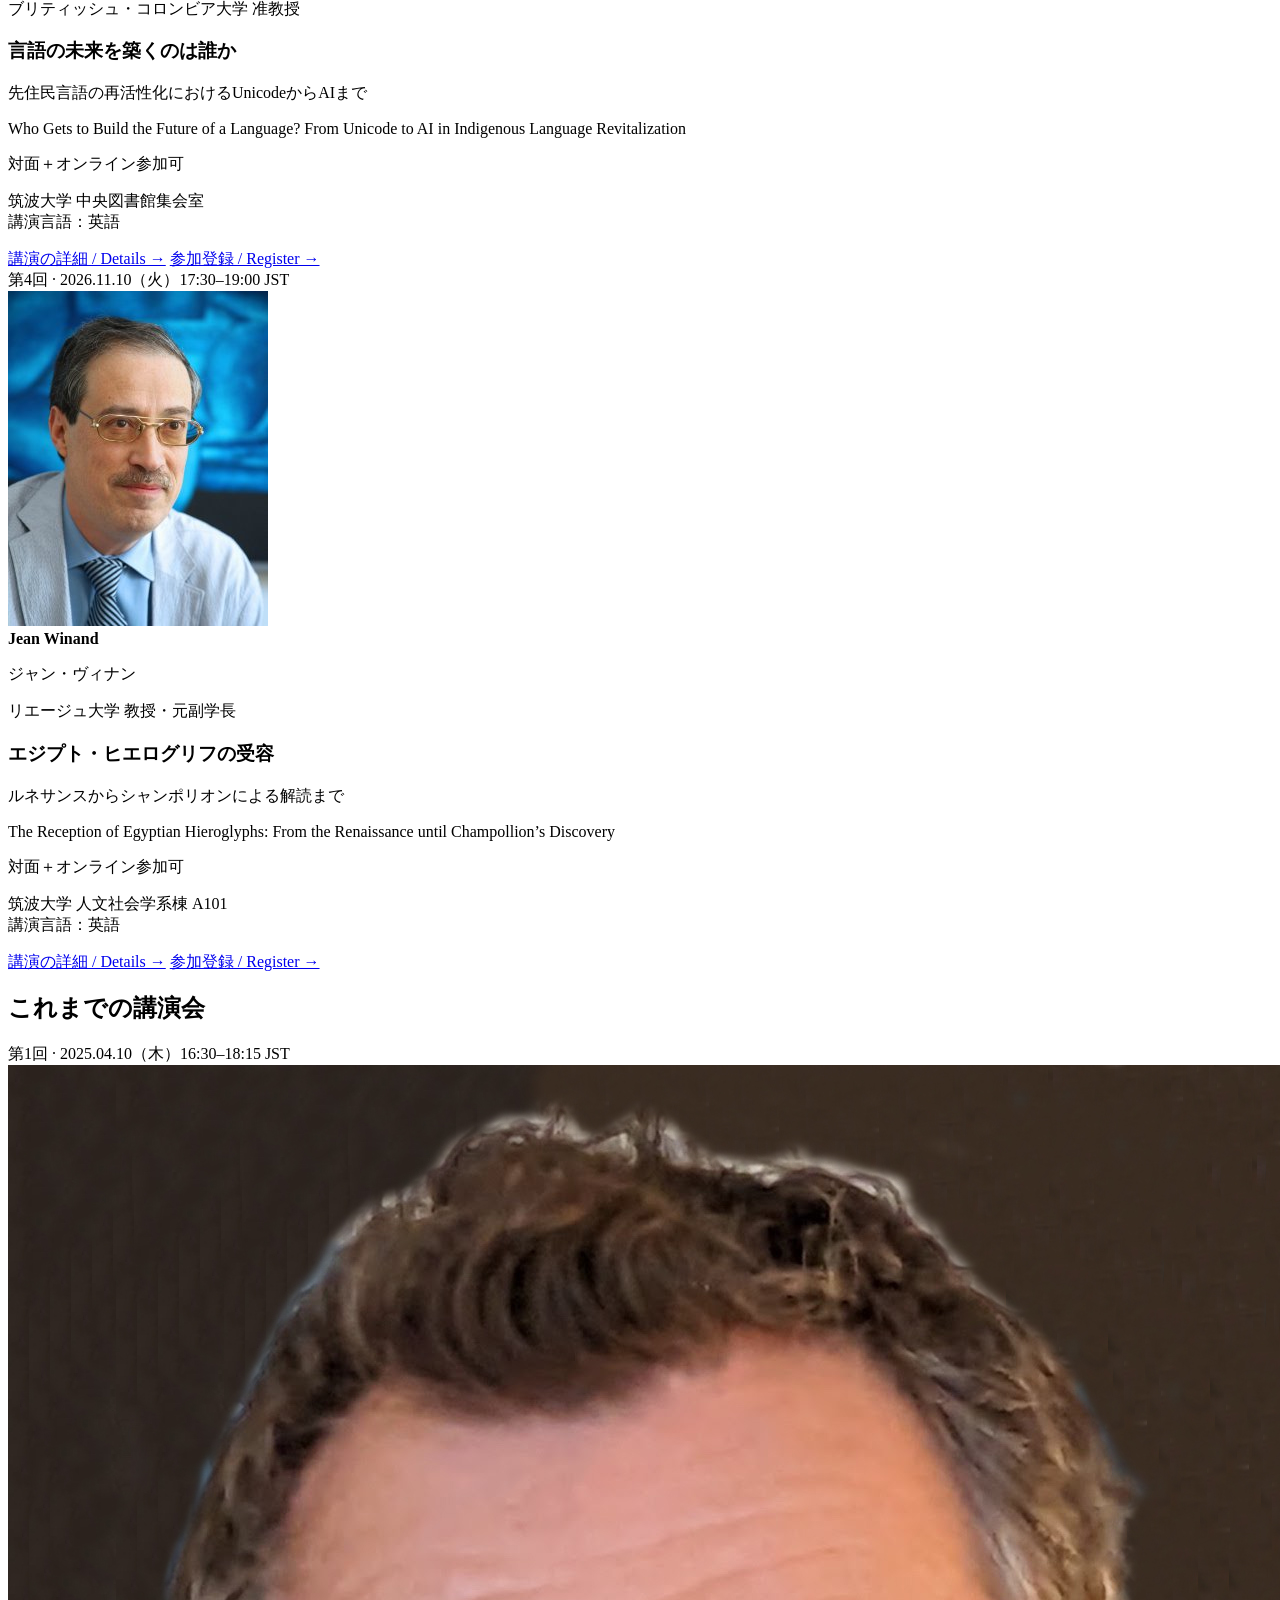
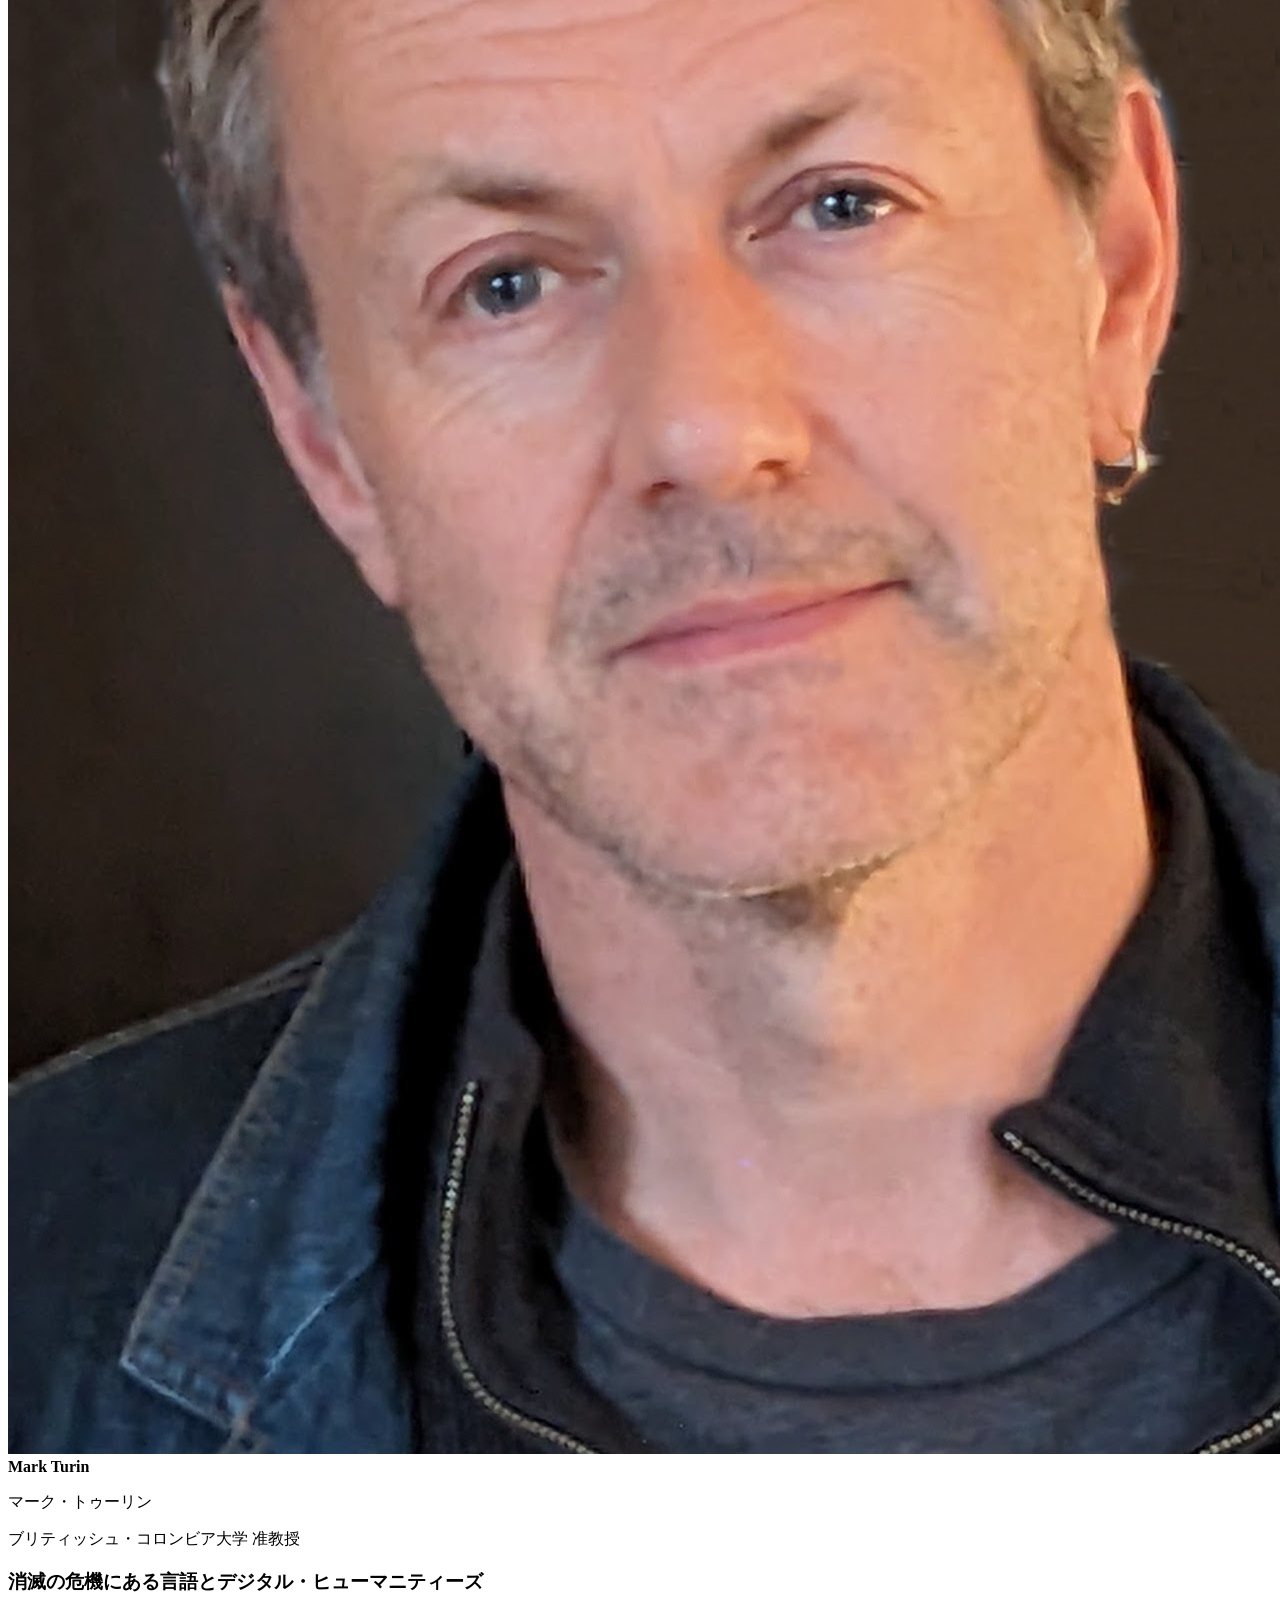
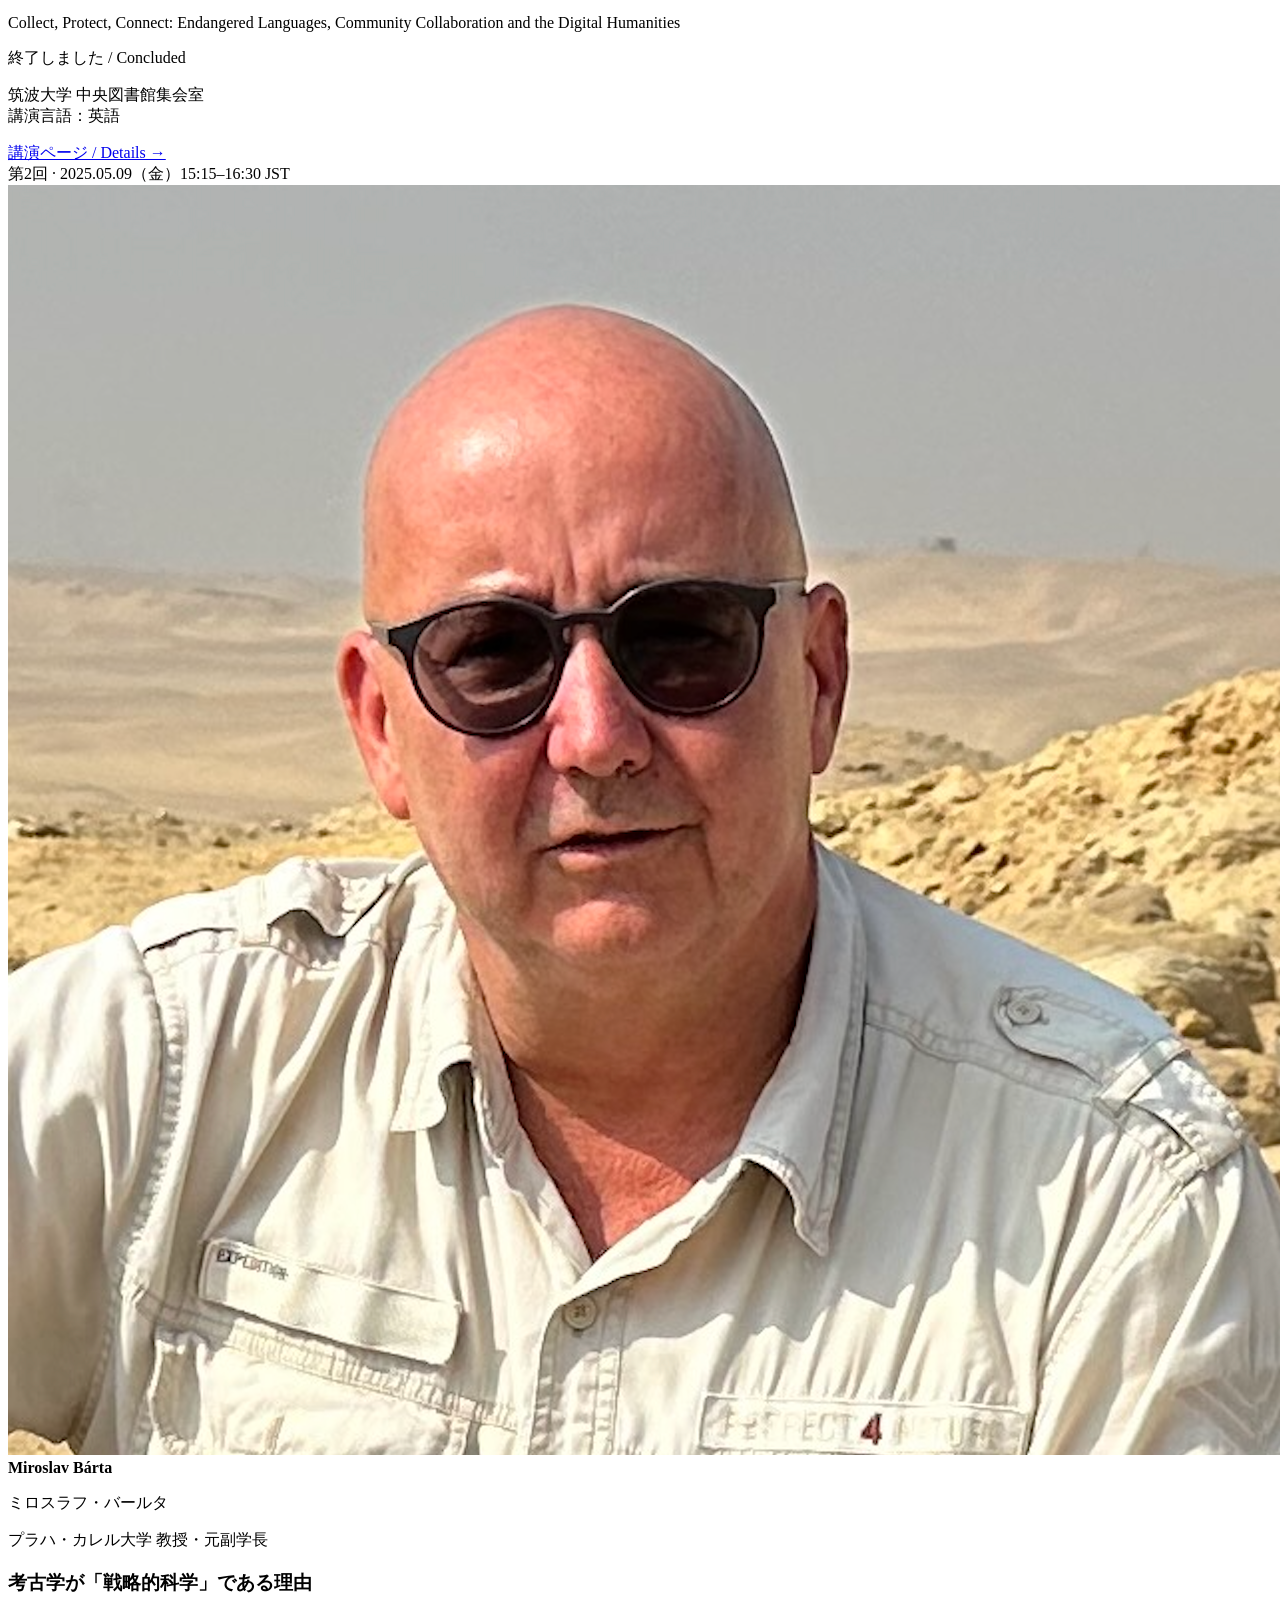
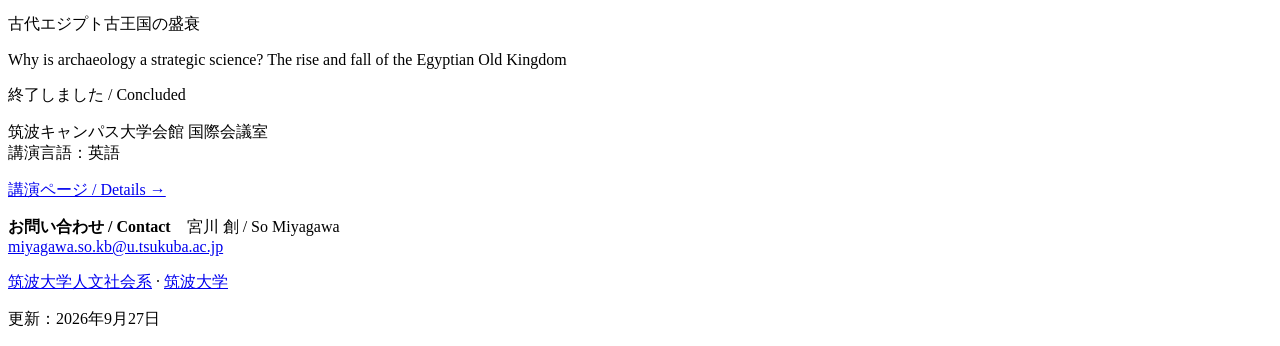
==== commit 7bc4c68d: "changed" ====
--- a/index.html
+++ b/index.html
@@ -80,7 +80,10 @@
                         <span class="badge">対面＋オンライン参加可</span>
                         <p>筑波大学 中央図書館集会室<br><span class="small">講演言語：英語</span></p>
                     </div>
-                    <a class="link" href="/seminars/3/">講演の詳細 / Details →</a>
+                    <div class="card-actions">
+                        <a class="link" href="/seminars/3/">講演の詳細 / Details →</a>
+                        <a class="link secondary" href="https://forms.gle/Zw8VPu1dLz8yq74b9" target="_blank" rel="noopener">参加登録 / Register →</a>
+                    </div>
                 </div>
             </article>
 
@@ -102,7 +105,10 @@
                         <span class="badge">対面＋オンライン参加可</span>
                         <p>筑波大学 人文社会学系棟 A101<br><span class="small">講演言語：英語</span></p>
                     </div>
-                    <a class="link" href="/seminars/4/">講演の詳細 / Details →</a>
+                    <div class="card-actions">
+                        <a class="link" href="/seminars/4/">講演の詳細 / Details →</a>
+                        <a class="link secondary" href="https://forms.gle/vz6AUG5MtyW3vCk7A" target="_blank" rel="noopener">参加登録 / Register →</a>
+                    </div>
                 </div>
             </article>
         </div>
@@ -124,9 +130,12 @@
                         <h3>消滅の危機にある言語とデジタル・ヒューマニティーズ</h3>
                         <p class="en-title" lang="en">Collect, Protect, Connect: Endangered Languages, Community Collaboration and the Digital Humanities</p>
                         <div class="venue">
+                            <span class="badge past">終了しました / Concluded</span>
                             <p>筑波大学 中央図書館集会室<br><span class="small">講演言語：英語</span></p>
                         </div>
-                        <a class="link" href="/seminars/1/">講演ページ / Details →</a>
+                        <div class="card-actions">
+                            <a class="link" href="/seminars/1/">講演ページ / Details →</a>
+                        </div>
                     </div>
                 </article>
 
@@ -145,9 +154,12 @@
                         <p class="subtitle">古代エジプト古王国の盛衰</p>
                         <p class="en-title" lang="en">Why is archaeology a strategic science? The rise and fall of the Egyptian Old Kingdom</p>
                         <div class="venue">
+                            <span class="badge past">終了しました / Concluded</span>
                             <p>筑波キャンパス大学会館 国際会議室<br><span class="small">講演言語：英語</span></p>
                         </div>
-                        <a class="link" href="/seminars/2/">講演ページ / Details →</a>
+                        <div class="card-actions">
+                            <a class="link" href="/seminars/2/">講演ページ / Details →</a>
+                        </div>
                     </div>
                 </article>
             </div>
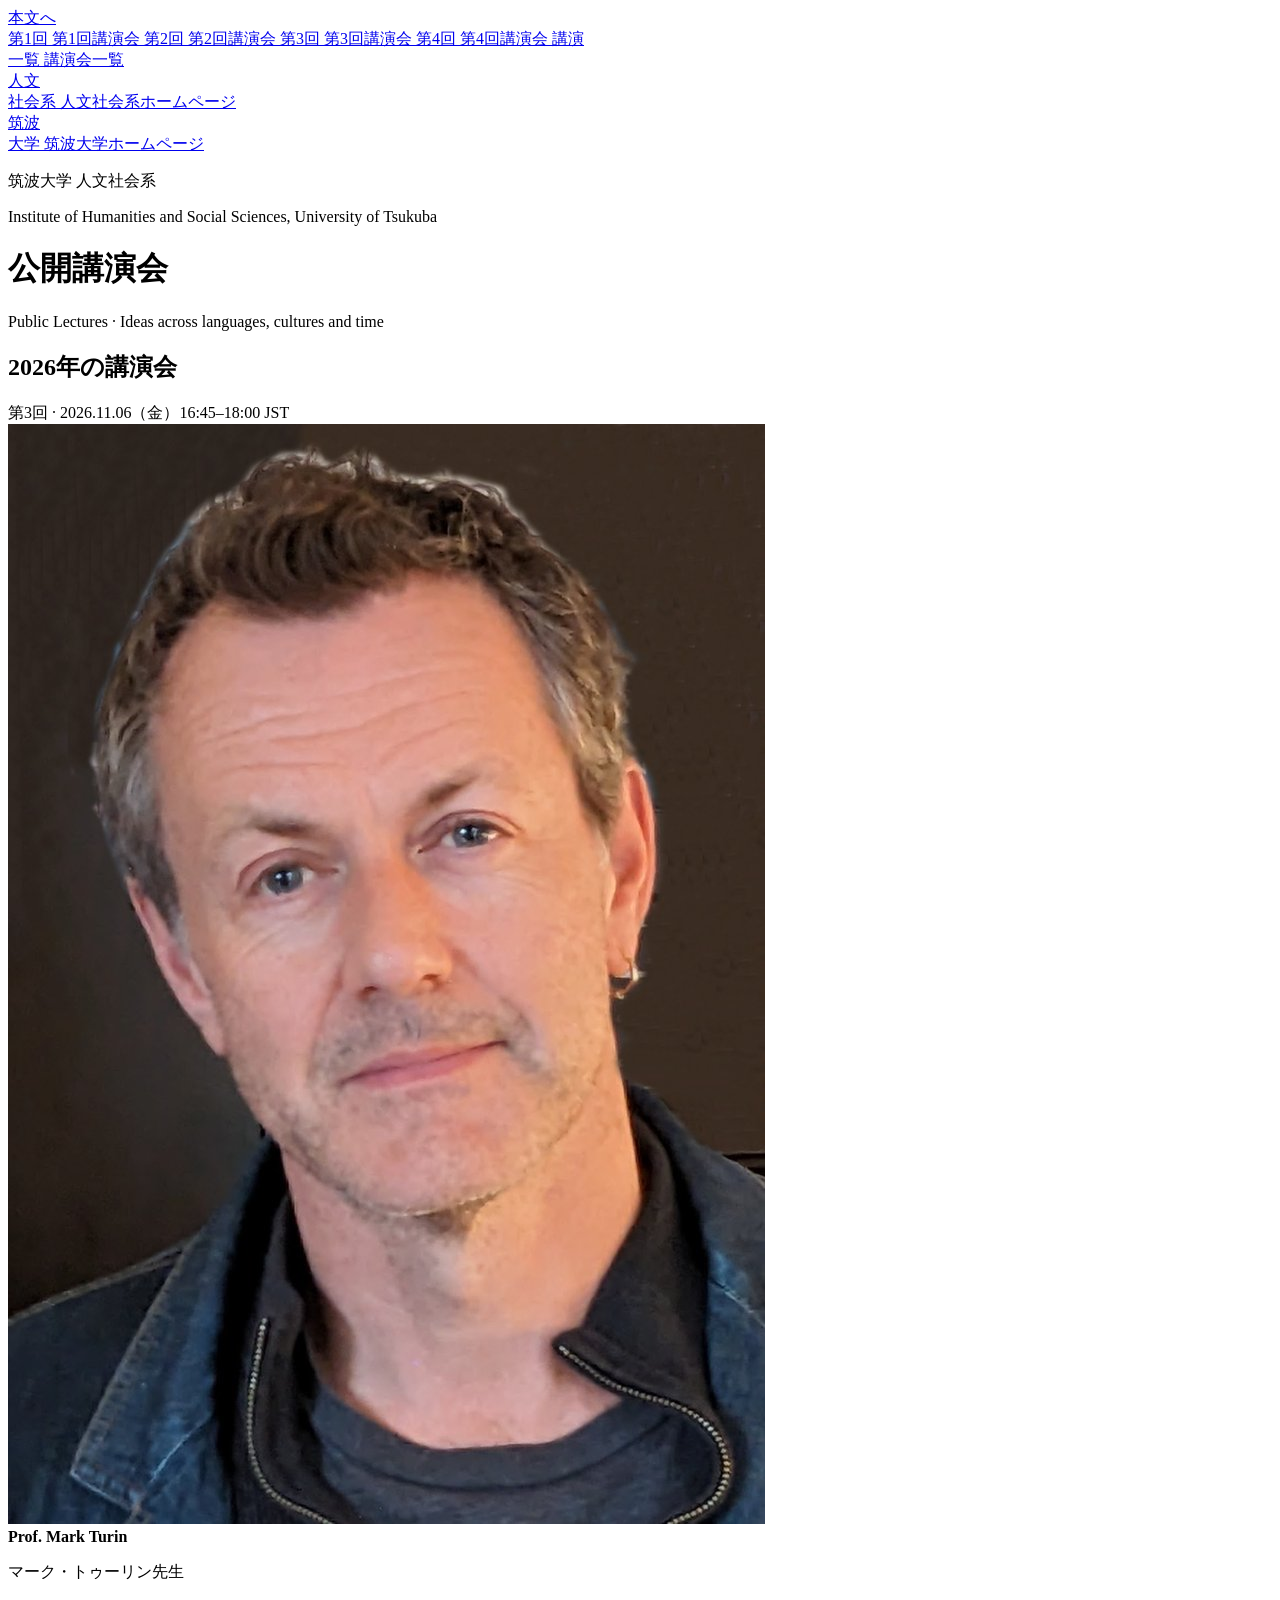
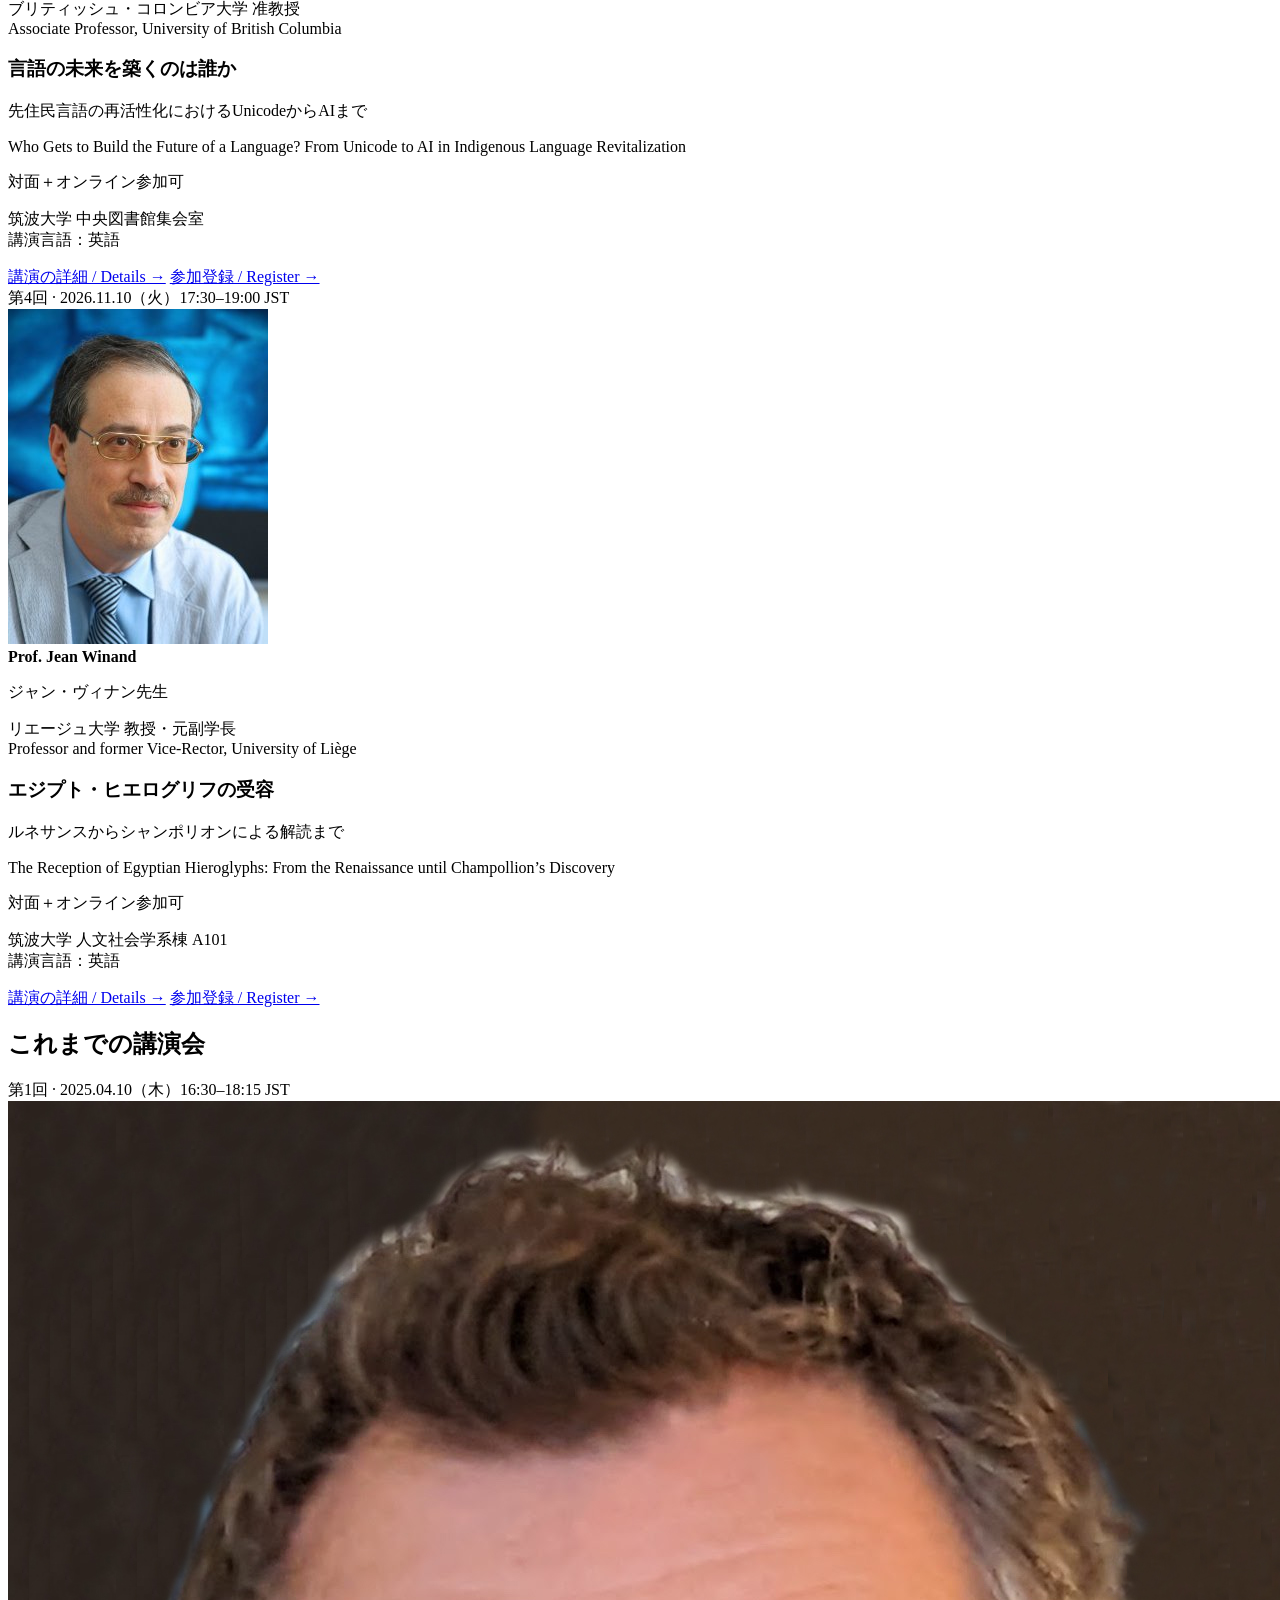
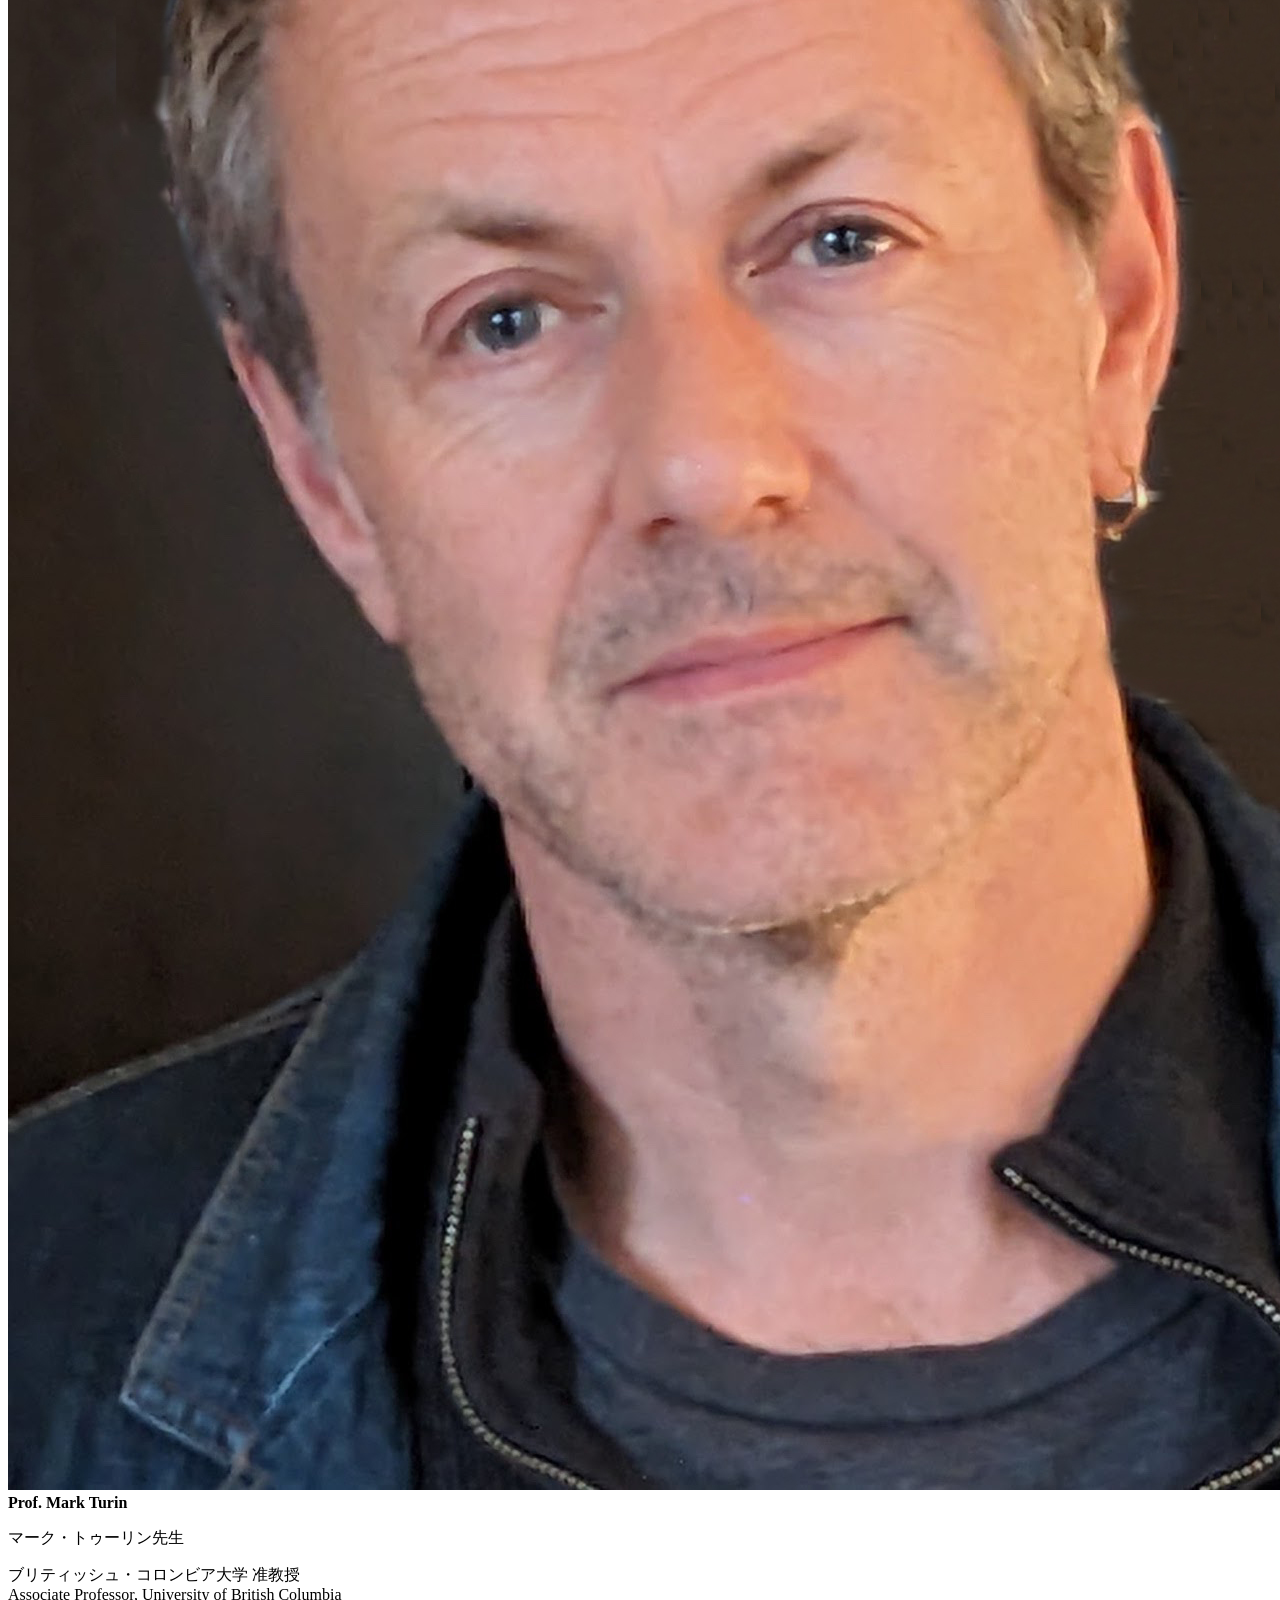
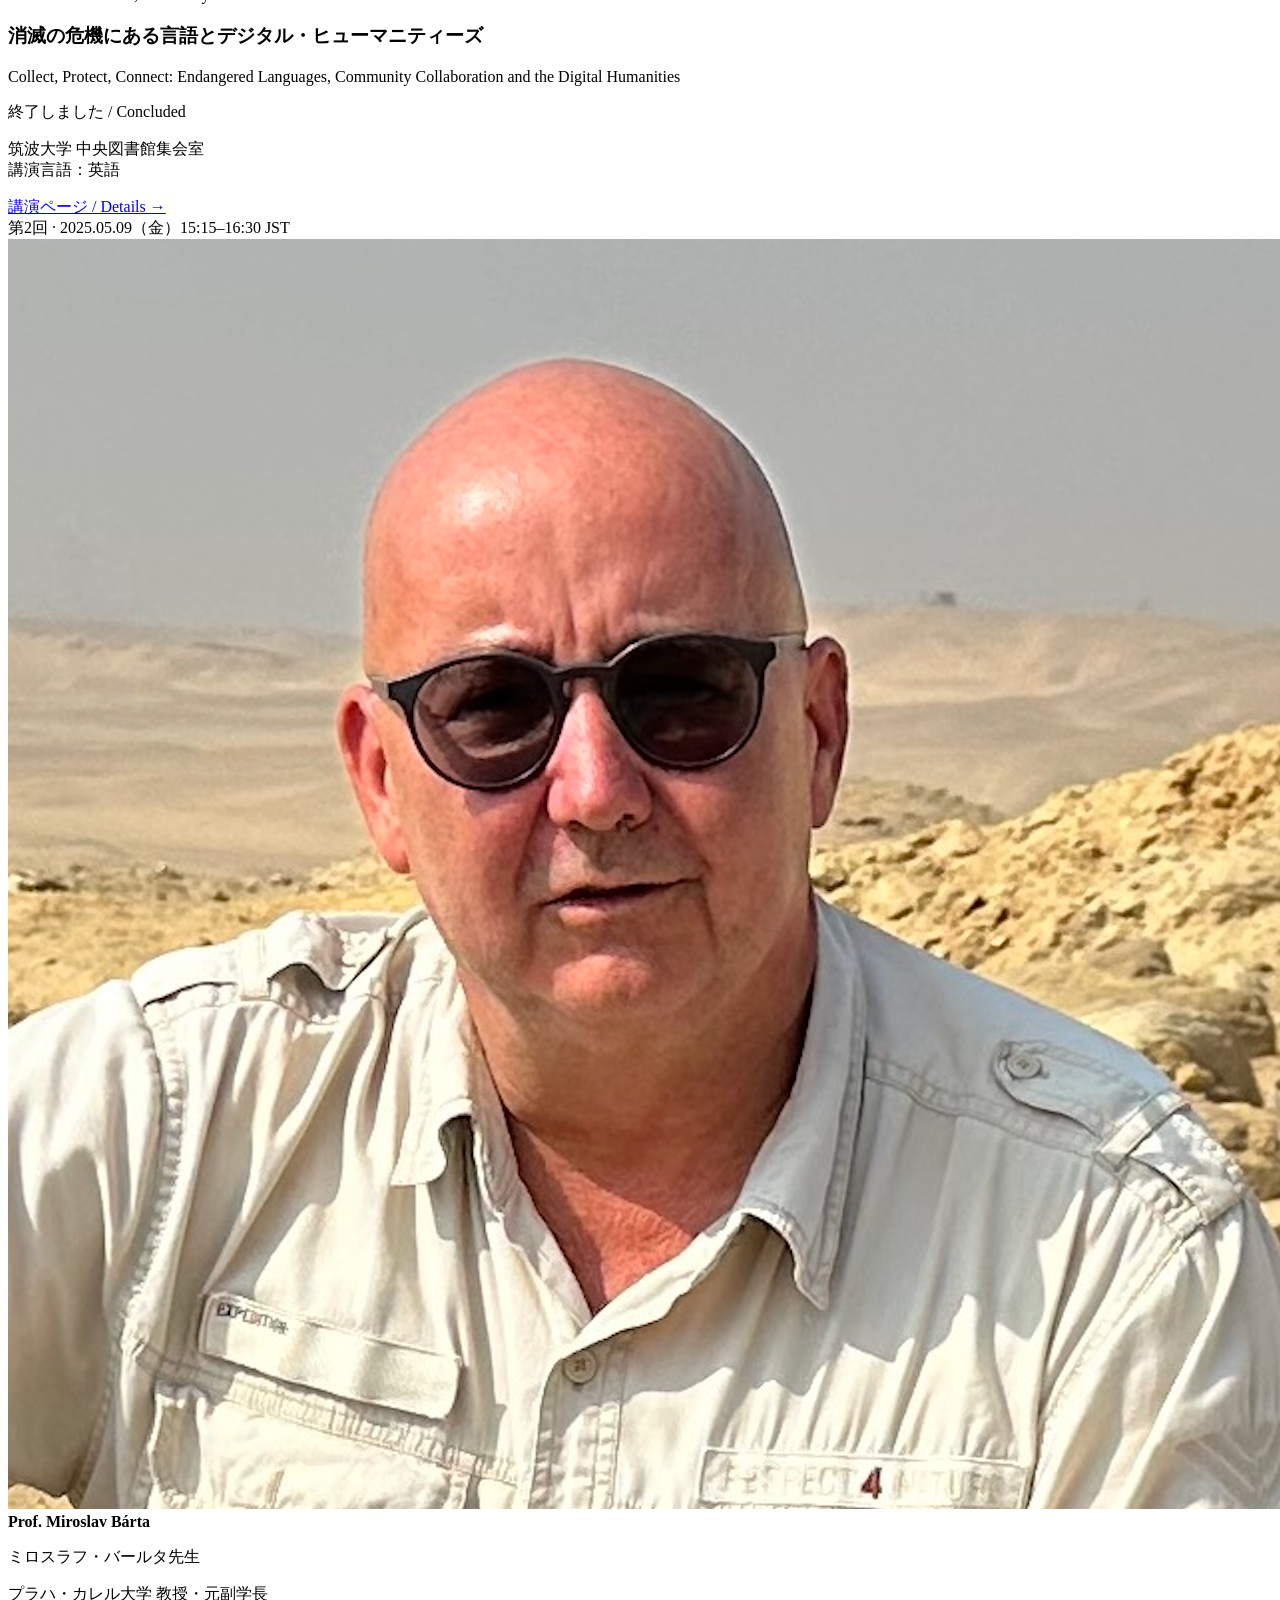
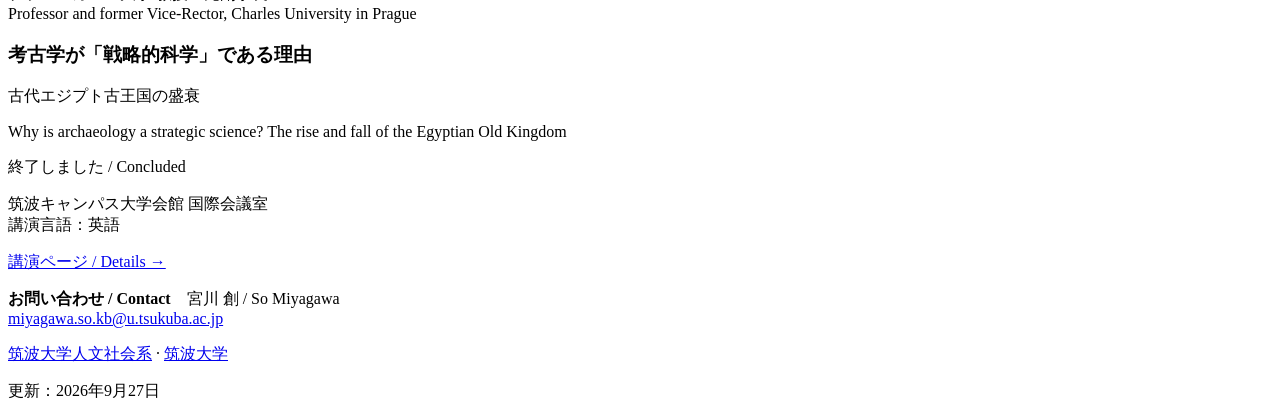
==== commit c8cab3ca: "changed" ====
--- a/index.html
+++ b/index.html
@@ -4,7 +4,7 @@
     <meta charset="UTF-8">
     <meta name="viewport" content="width=device-width, initial-scale=1.0">
     <title>公開講演会｜筑波大学人文社会系</title>
-    <meta name="description" content="筑波大学人文社会系の公開講演会。2026年11月6日 Mark Turin、11月10日 Jean Winand。対面・オンラインで開催。過去の講演（Mark Turin、Miroslav Bárta）も公開中。">
+    <meta name="description" content="筑波大学人文社会系の公開講演会。2026年11月6日 マーク・トゥーリン先生（Prof. Mark Turin）、11月10日 ジャン・ヴィナン先生（Prof. Jean Winand）。対面・オンラインで開催。過去の講演（トゥーリン先生、ミロスラフ・バールタ先生）も公開中。">
     <meta name="theme-color" content="#6a35ce">
     <link rel="stylesheet" href="/seminars/assets/site.css">
     <script src="/seminars/assets/site.js" defer></script>
@@ -68,9 +68,9 @@
                     <div class="speaker">
                         <img src="3/speaker.jpg" alt="Mark Turin">
                         <div>
-                            <strong lang="en">Mark Turin</strong>
-                            <p>マーク・トゥーリン</p>
-                            <p class="small">ブリティッシュ・コロンビア大学 准教授</p>
+                            <strong lang="en">Prof. Mark Turin</strong>
+                            <p>マーク・トゥーリン先生</p>
+                            <p class="small">ブリティッシュ・コロンビア大学 准教授<br><span lang="en">Associate Professor, University of British Columbia</span></p>
                         </div>
                     </div>
                     <h3>言語の未来を築くのは誰か</h3>
@@ -93,9 +93,9 @@
                     <div class="speaker">
                         <img src="4/speaker.jpg" alt="Jean Winand">
                         <div>
-                            <strong lang="en">Jean Winand</strong>
-                            <p>ジャン・ヴィナン</p>
-                            <p class="small">リエージュ大学 教授・元副学長</p>
+                            <strong lang="en">Prof. Jean Winand</strong>
+                            <p>ジャン・ヴィナン先生</p>
+                            <p class="small">リエージュ大学 教授・元副学長<br><span lang="en">Professor and former Vice-Rector, University of Liège</span></p>
                         </div>
                     </div>
                     <h3>エジプト・ヒエログリフの受容</h3>
@@ -122,9 +122,9 @@
                         <div class="speaker">
                             <img src="1/Mark_Turin_2023_cropped.jpg" alt="Mark Turin">
                             <div>
-                                <strong lang="en">Mark Turin</strong>
-                                <p>マーク・トゥーリン</p>
-                                <p class="small">ブリティッシュ・コロンビア大学 准教授</p>
+                                <strong lang="en">Prof. Mark Turin</strong>
+                                <p>マーク・トゥーリン先生</p>
+                                <p class="small">ブリティッシュ・コロンビア大学 准教授<br><span lang="en">Associate Professor, University of British Columbia</span></p>
                             </div>
                         </div>
                         <h3>消滅の危機にある言語とデジタル・ヒューマニティーズ</h3>
@@ -145,9 +145,9 @@
                         <div class="speaker">
                             <img src="2/barta.png" alt="Miroslav Bárta">
                             <div>
-                                <strong lang="en">Miroslav Bárta</strong>
-                                <p>ミロスラフ・バールタ</p>
-                                <p class="small">プラハ・カレル大学 教授・元副学長</p>
+                                <strong lang="en">Prof. Miroslav Bárta</strong>
+                                <p>ミロスラフ・バールタ先生</p>
+                                <p class="small">プラハ・カレル大学 教授・元副学長<br><span lang="en">Professor and former Vice-Rector, Charles University in Prague</span></p>
                             </div>
                         </div>
                         <h3>考古学が「戦略的科学」である理由</h3>
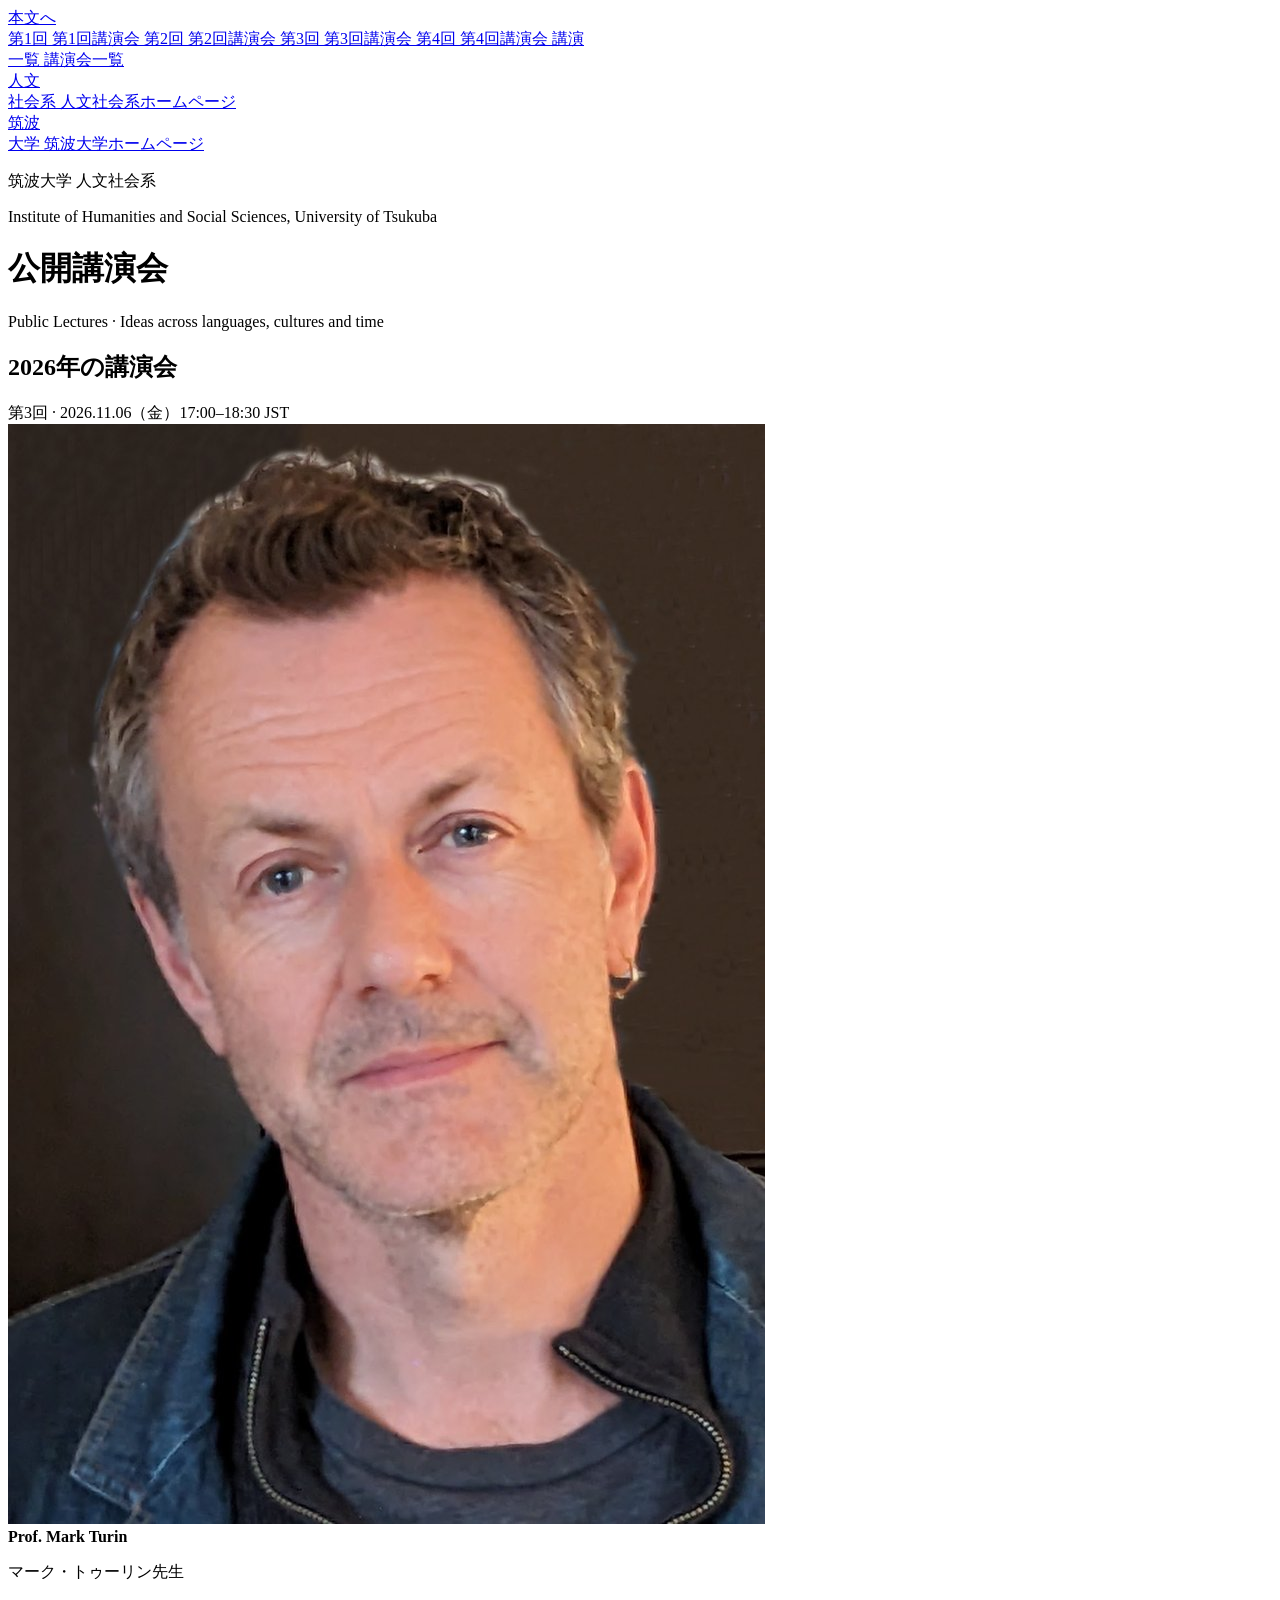
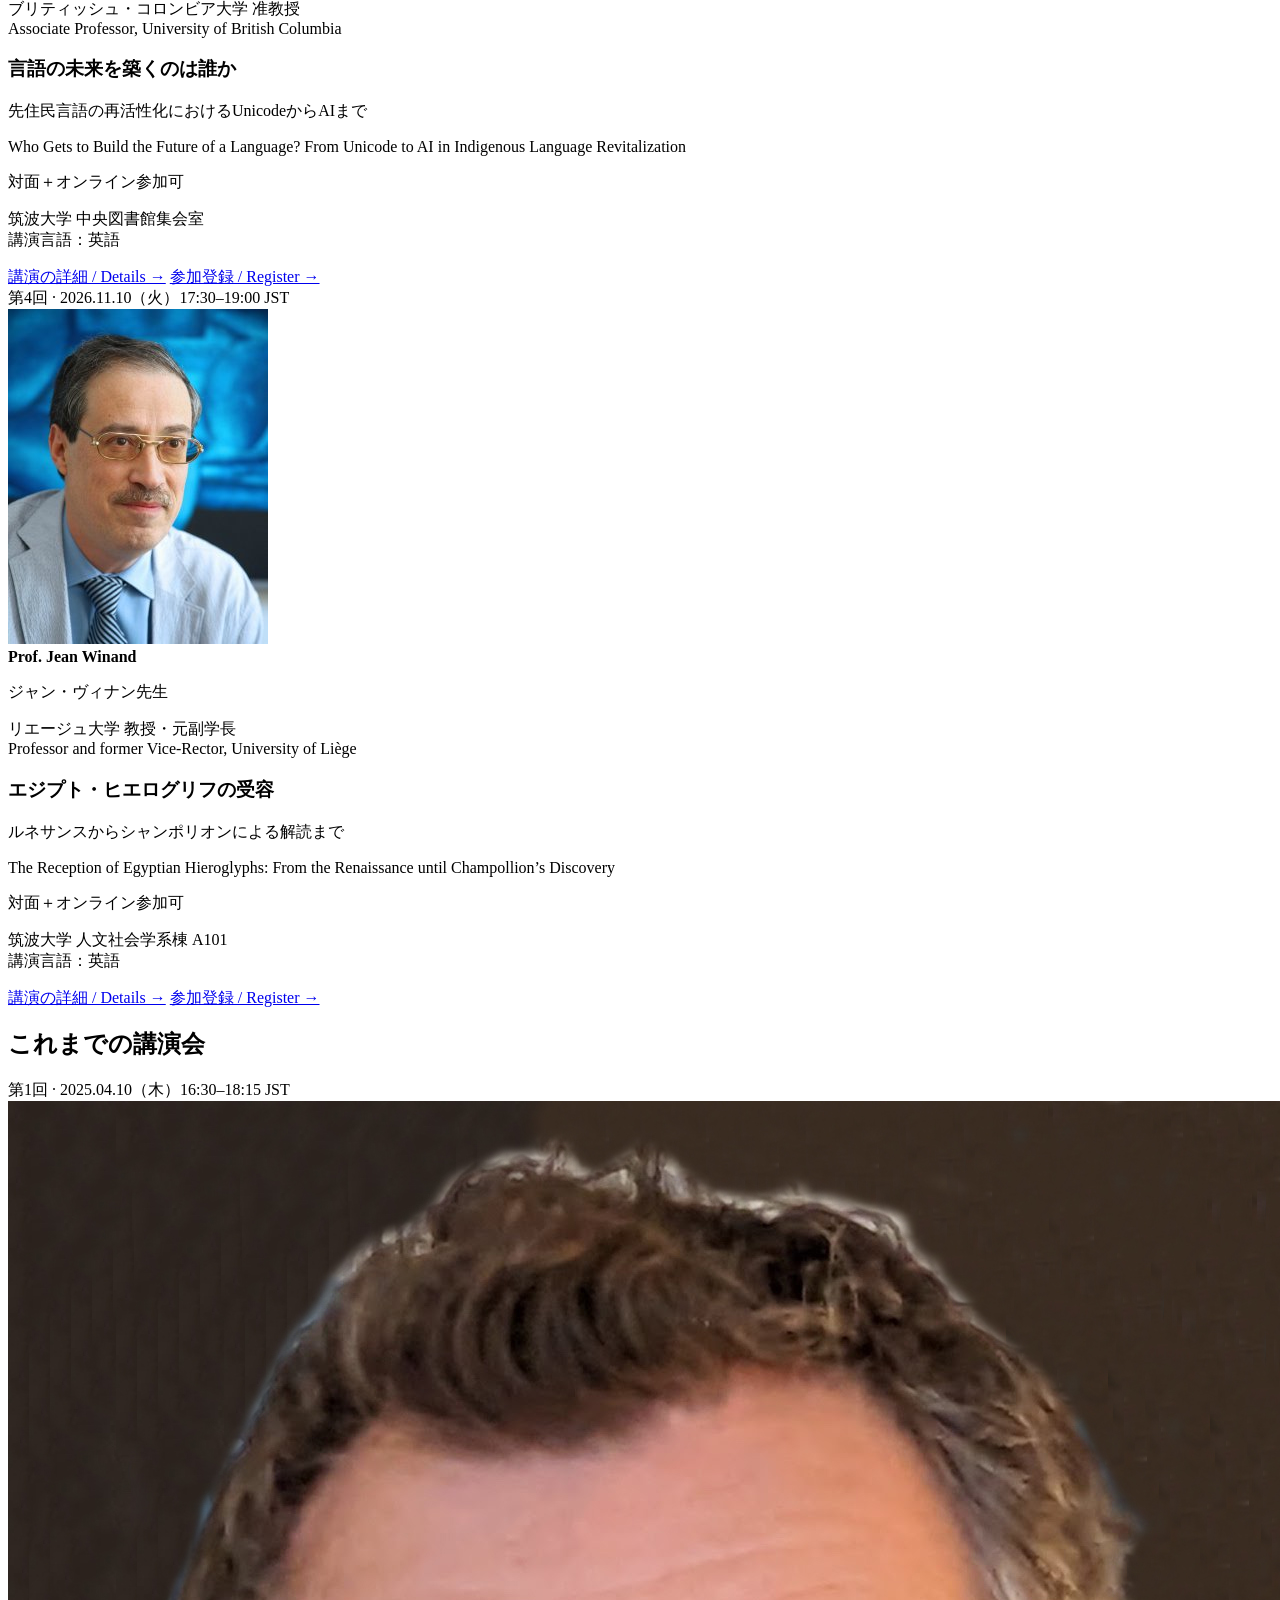
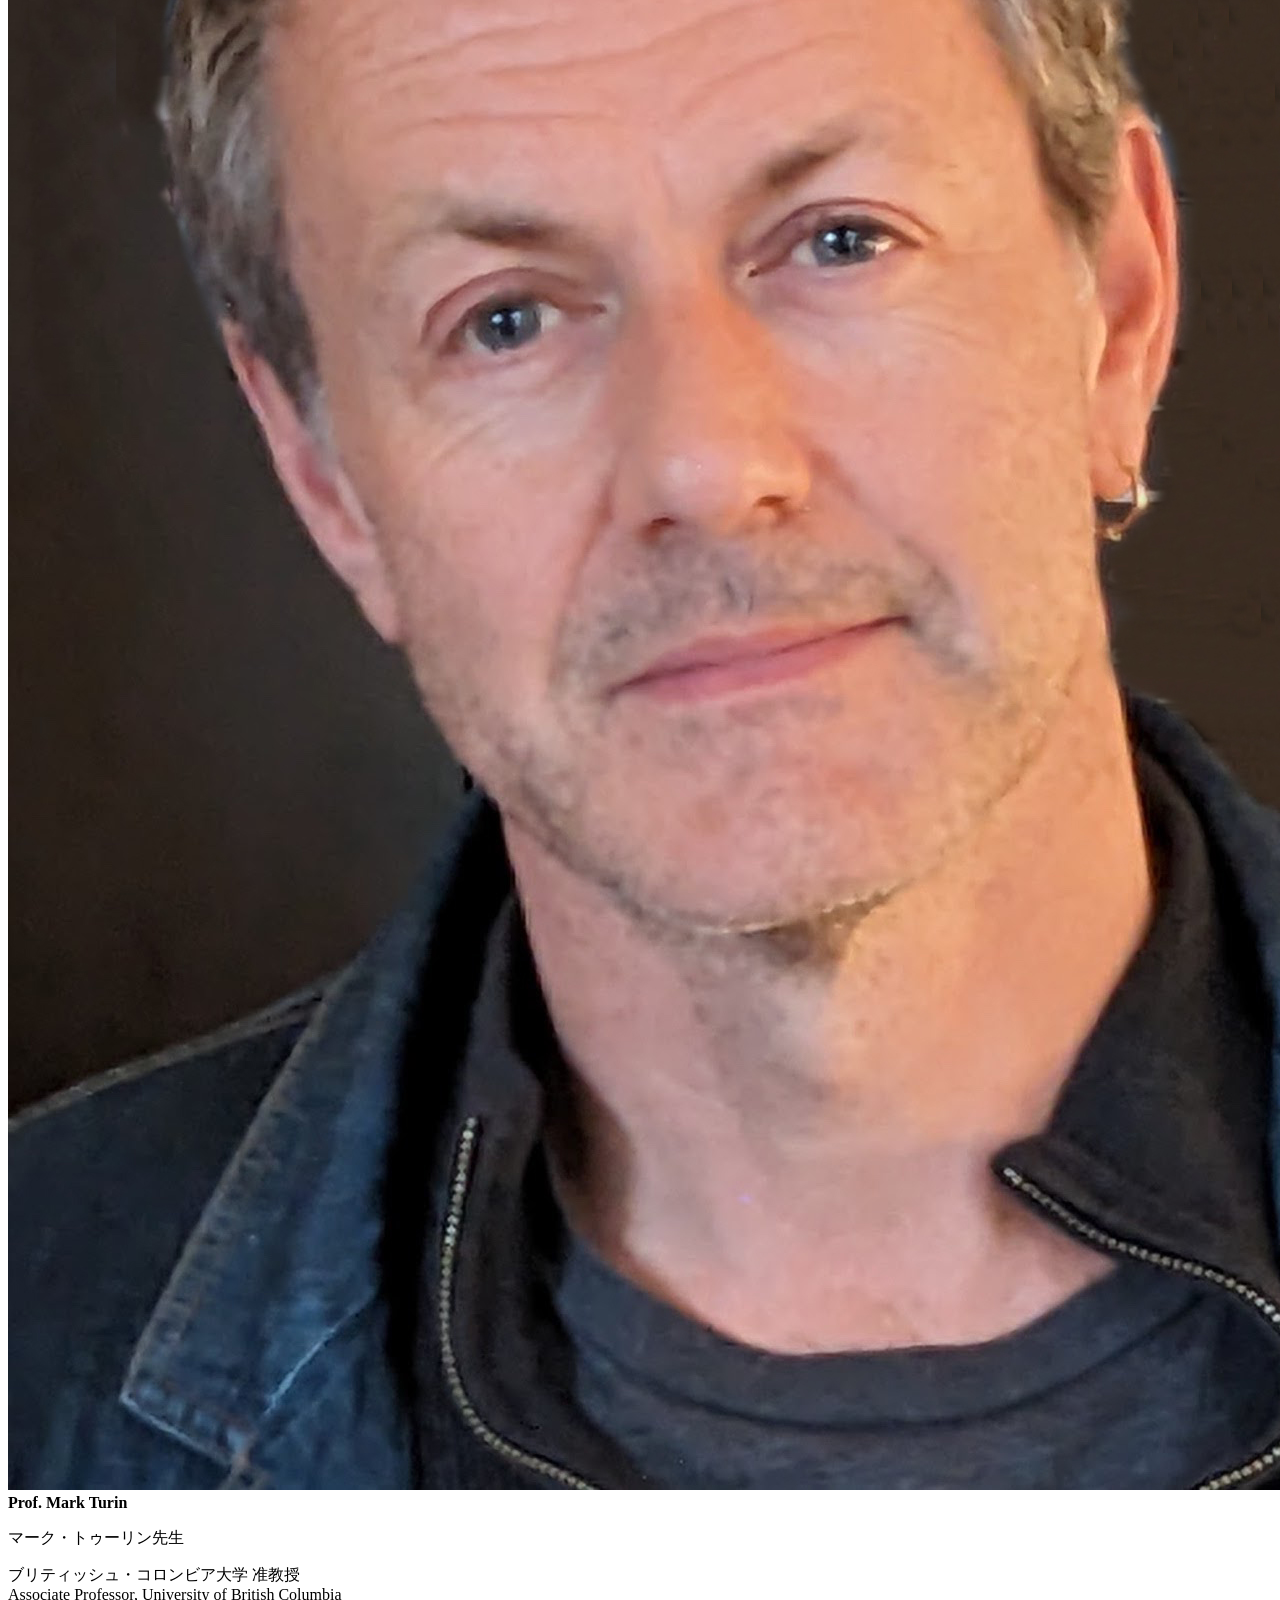
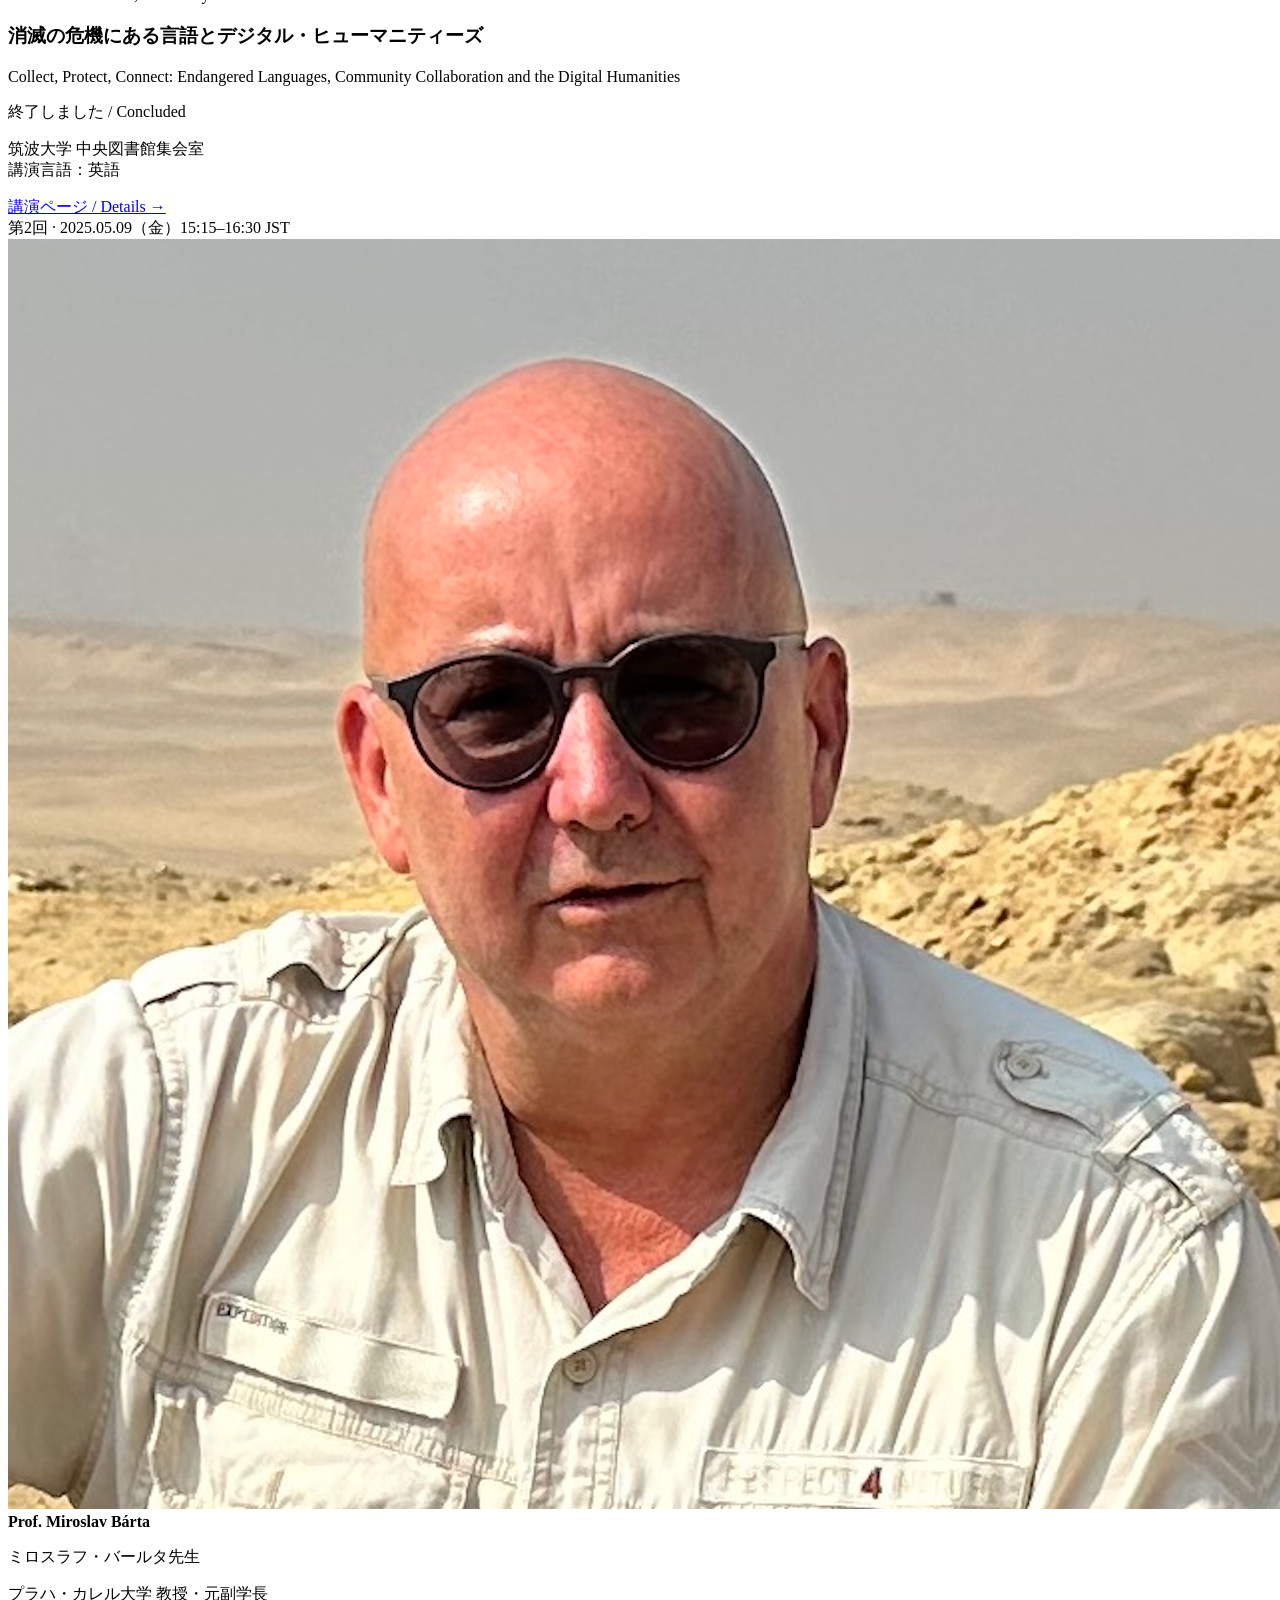
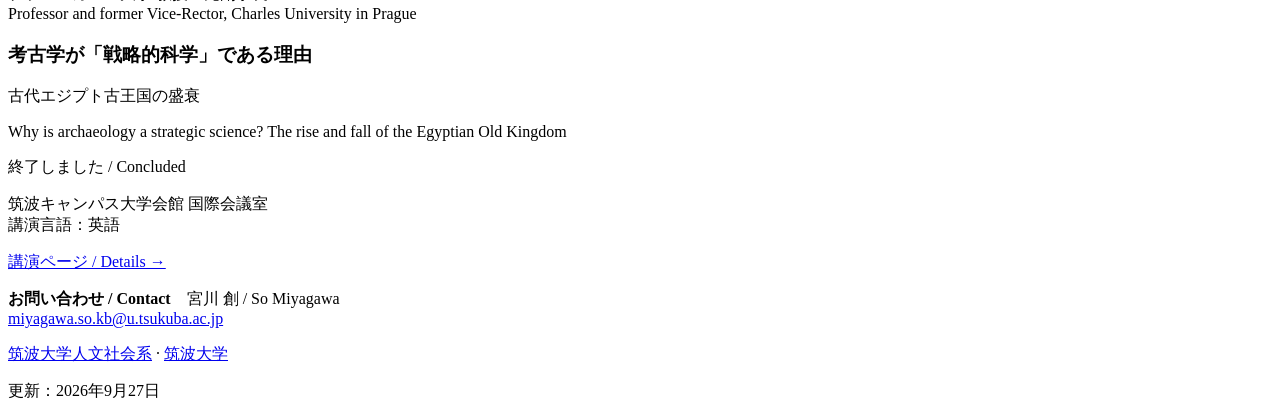
==== commit 2020a48b: "changed" ====
--- a/index.html
+++ b/index.html
@@ -63,7 +63,7 @@
         <h2>2026年の講演会</h2>
         <div class="cards">
             <article>
-                <div class="band"><span>第3回 · 2026.11.06（金）</span><span>16:45–18:00 JST</span></div>
+                <div class="band"><span>第3回 · 2026.11.06（金）</span><span>17:00–18:30 JST</span></div>
                 <div class="body">
                     <div class="speaker">
                         <img src="3/speaker.jpg" alt="Mark Turin">
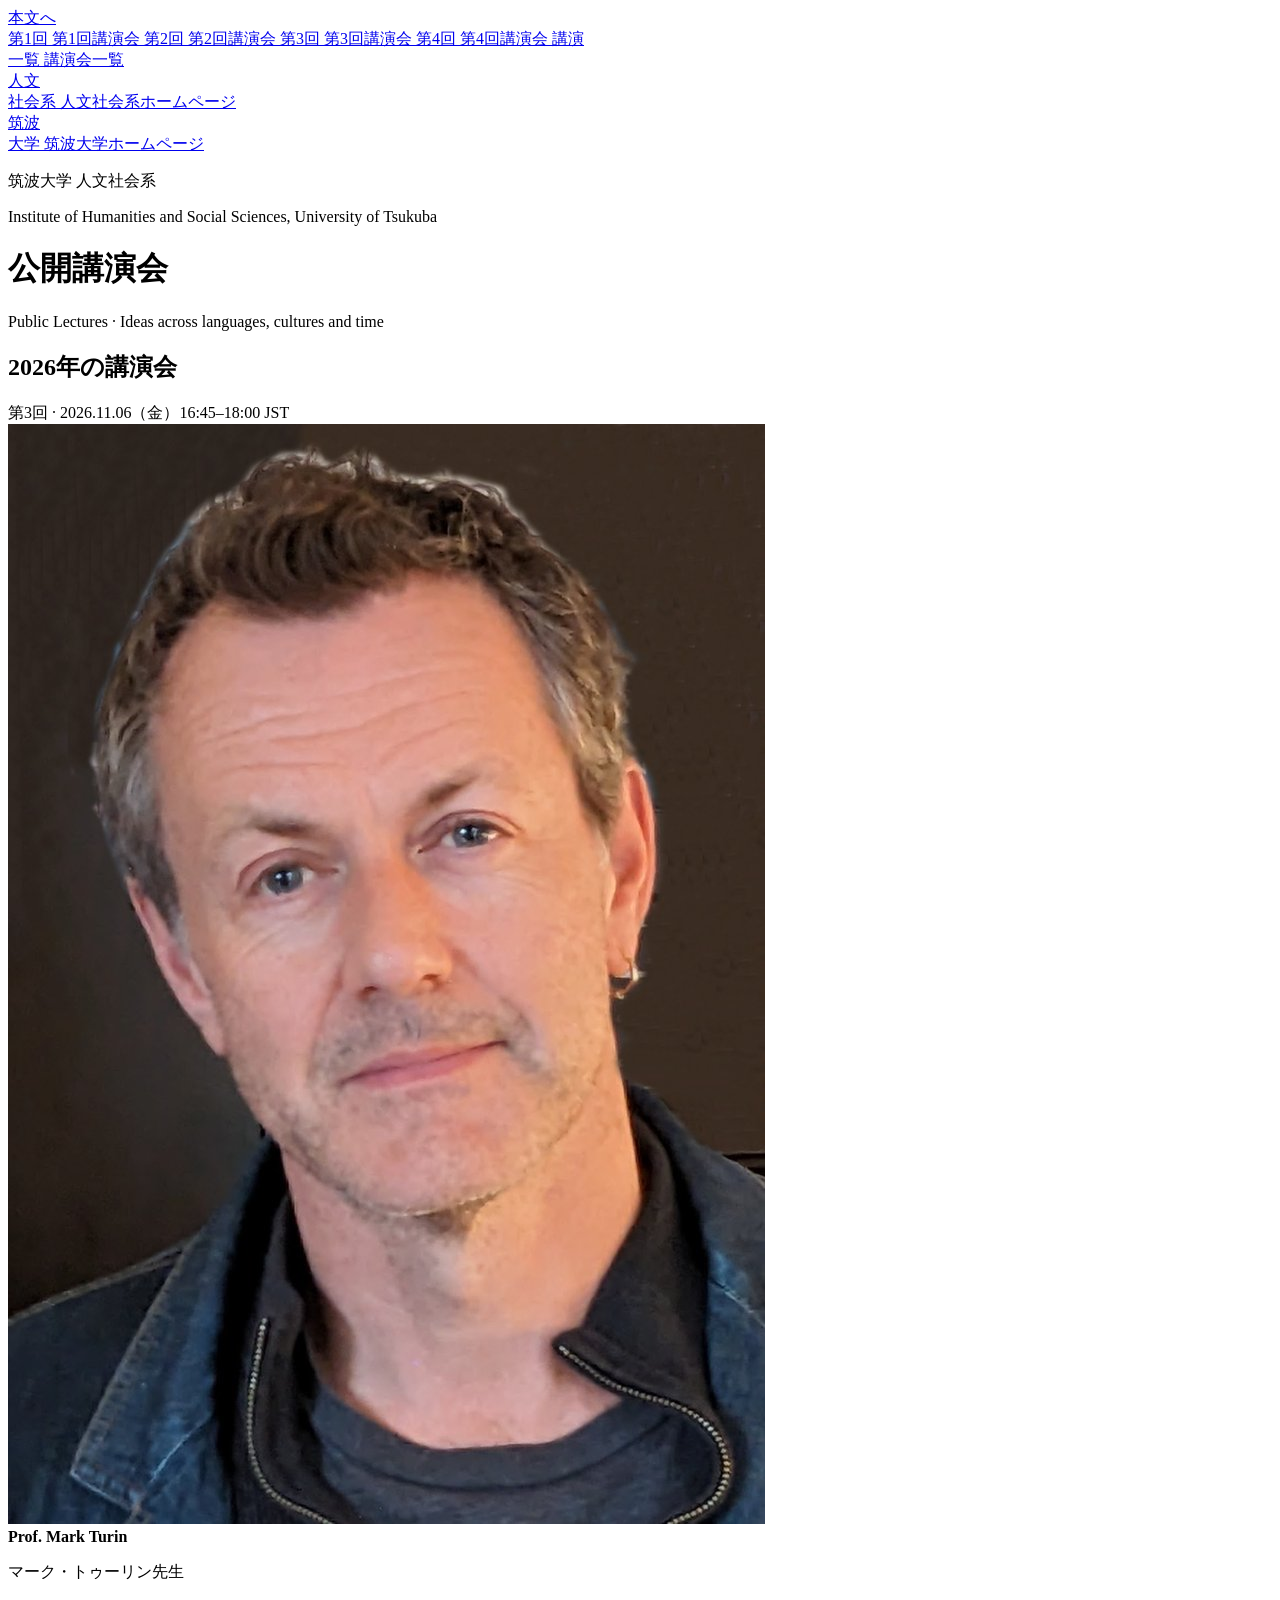
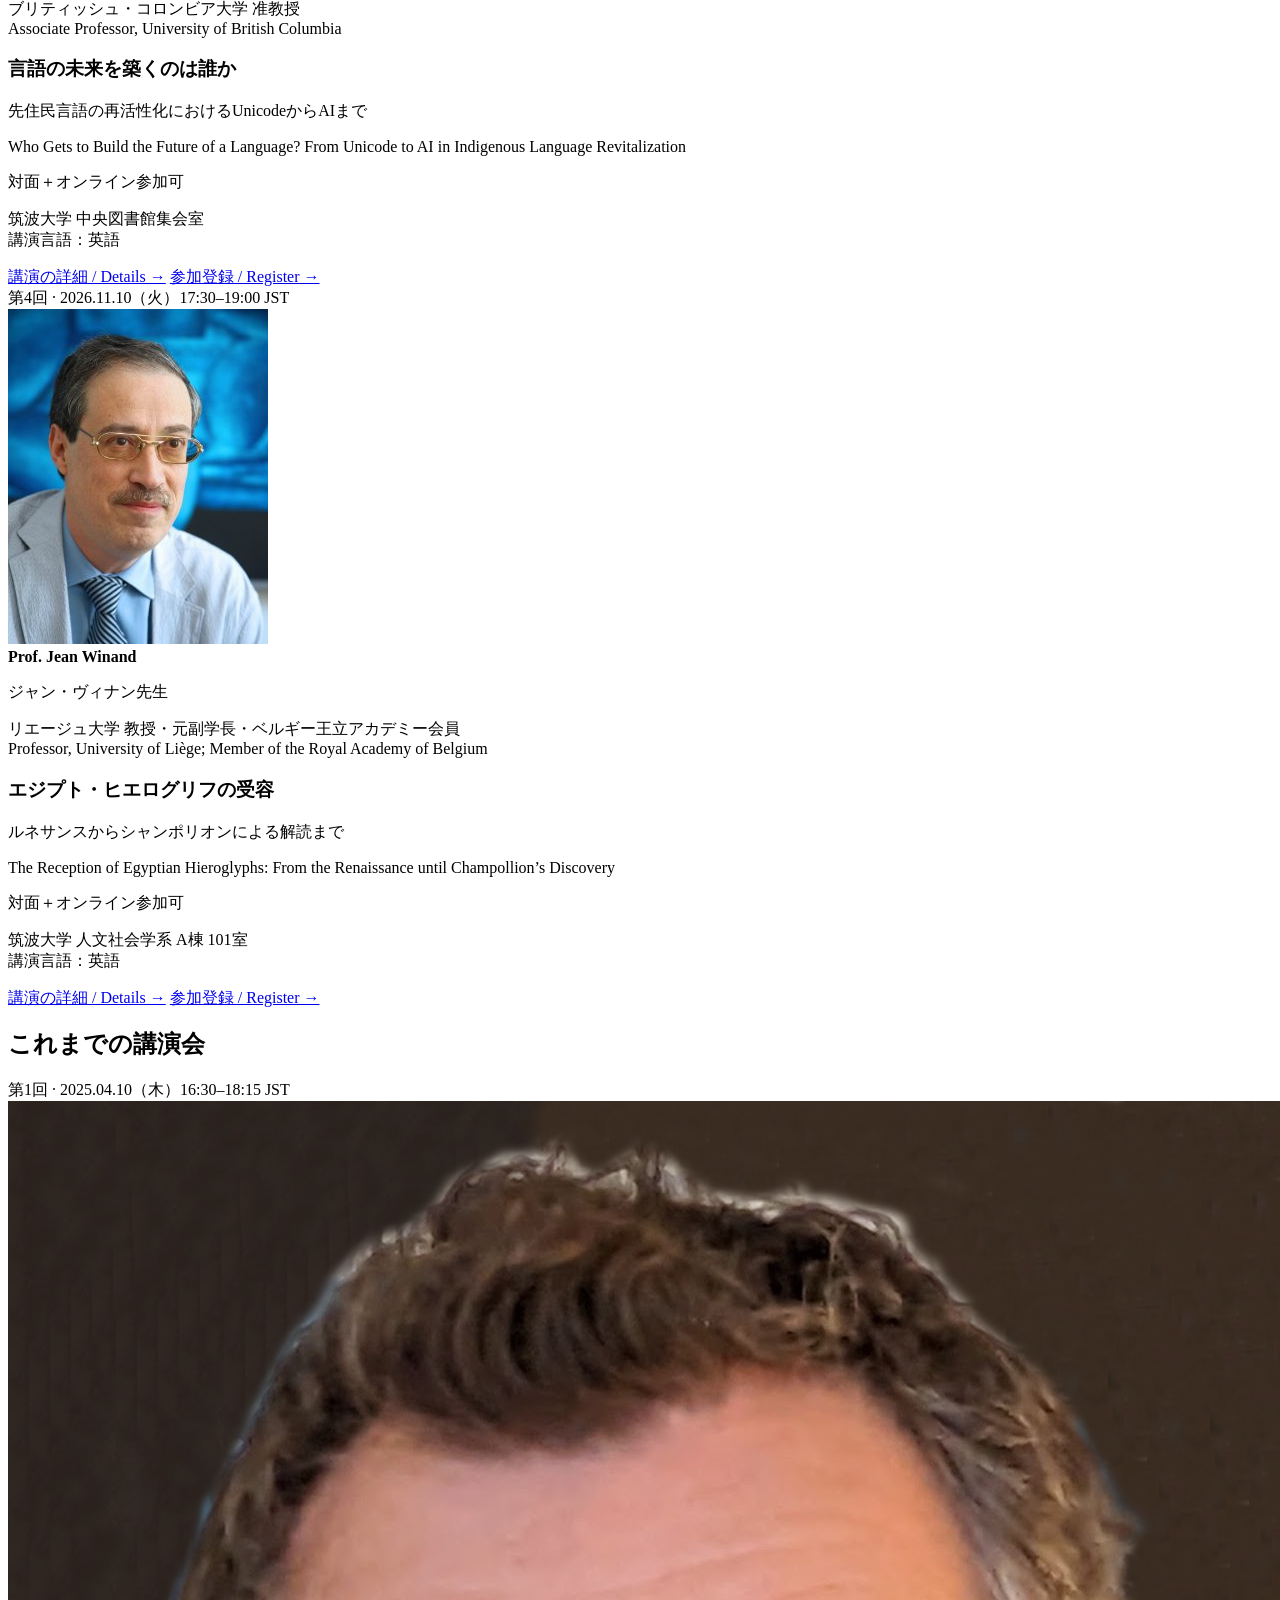
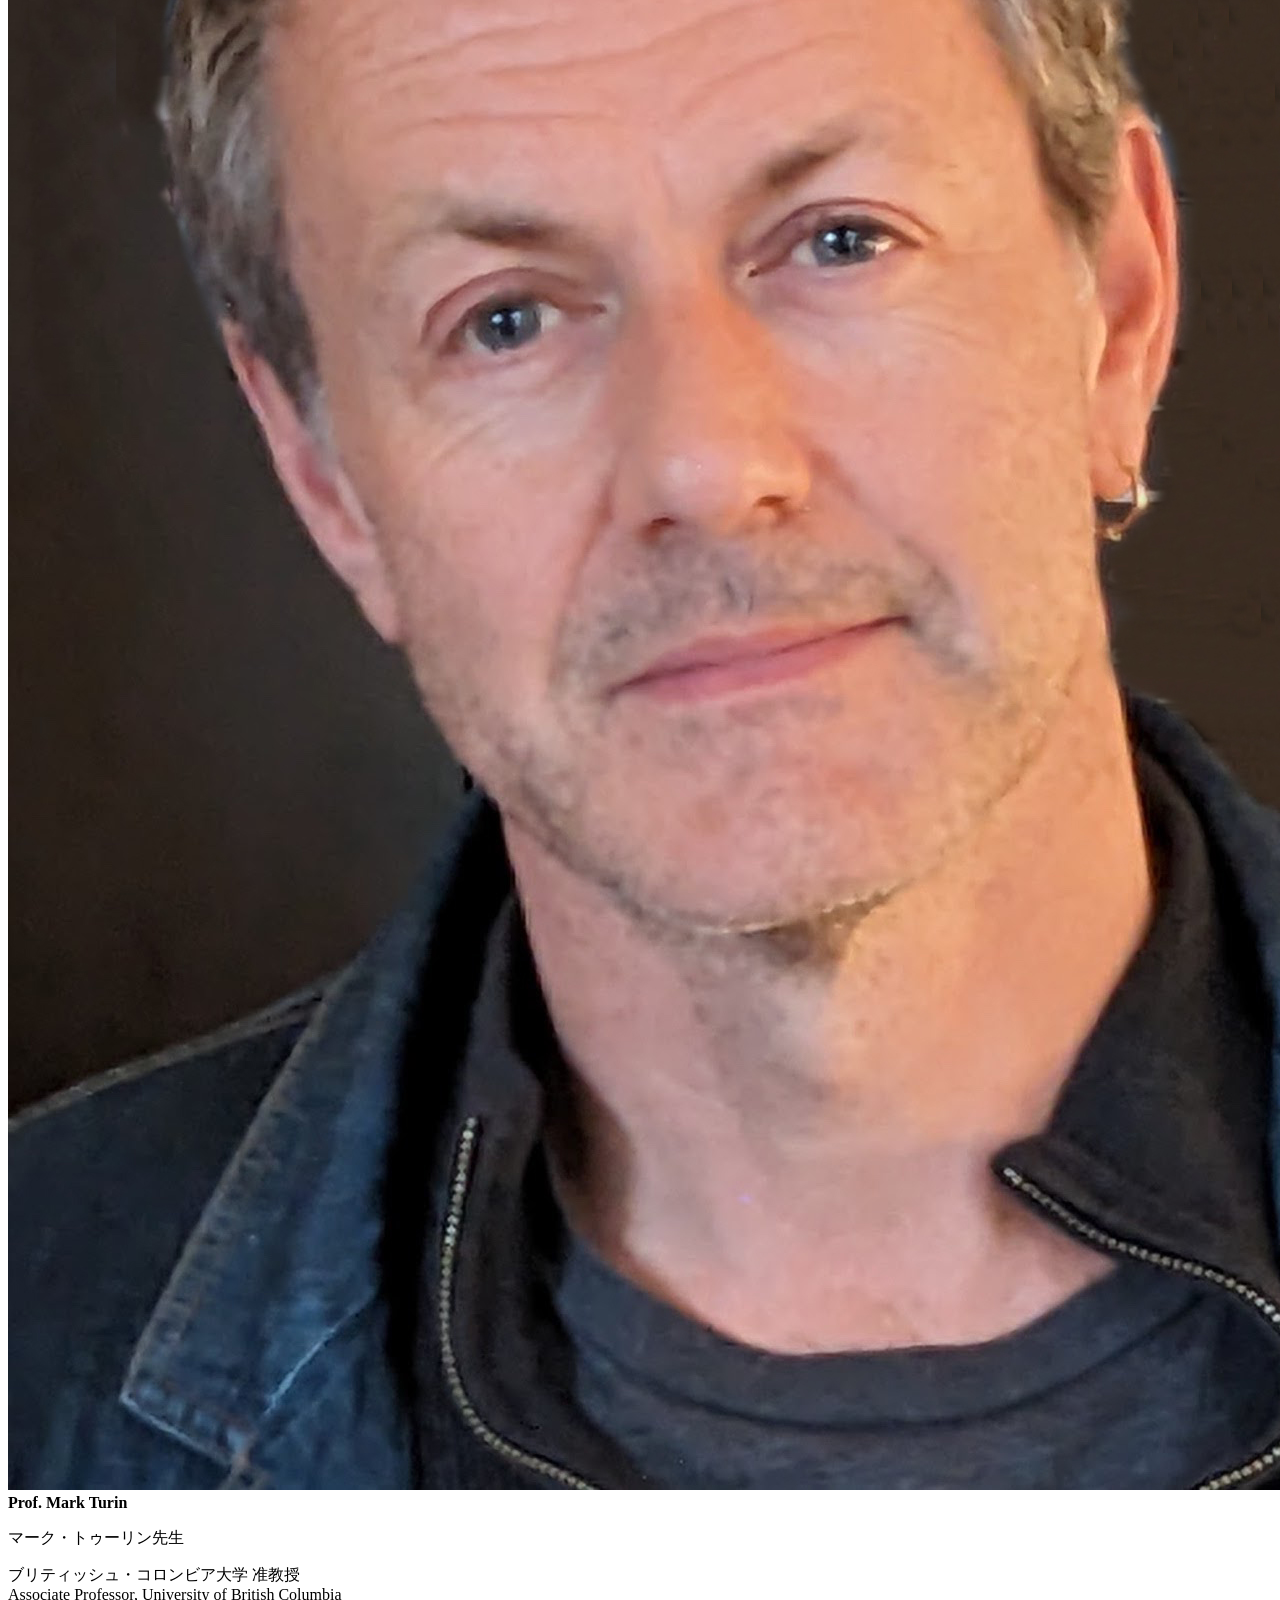
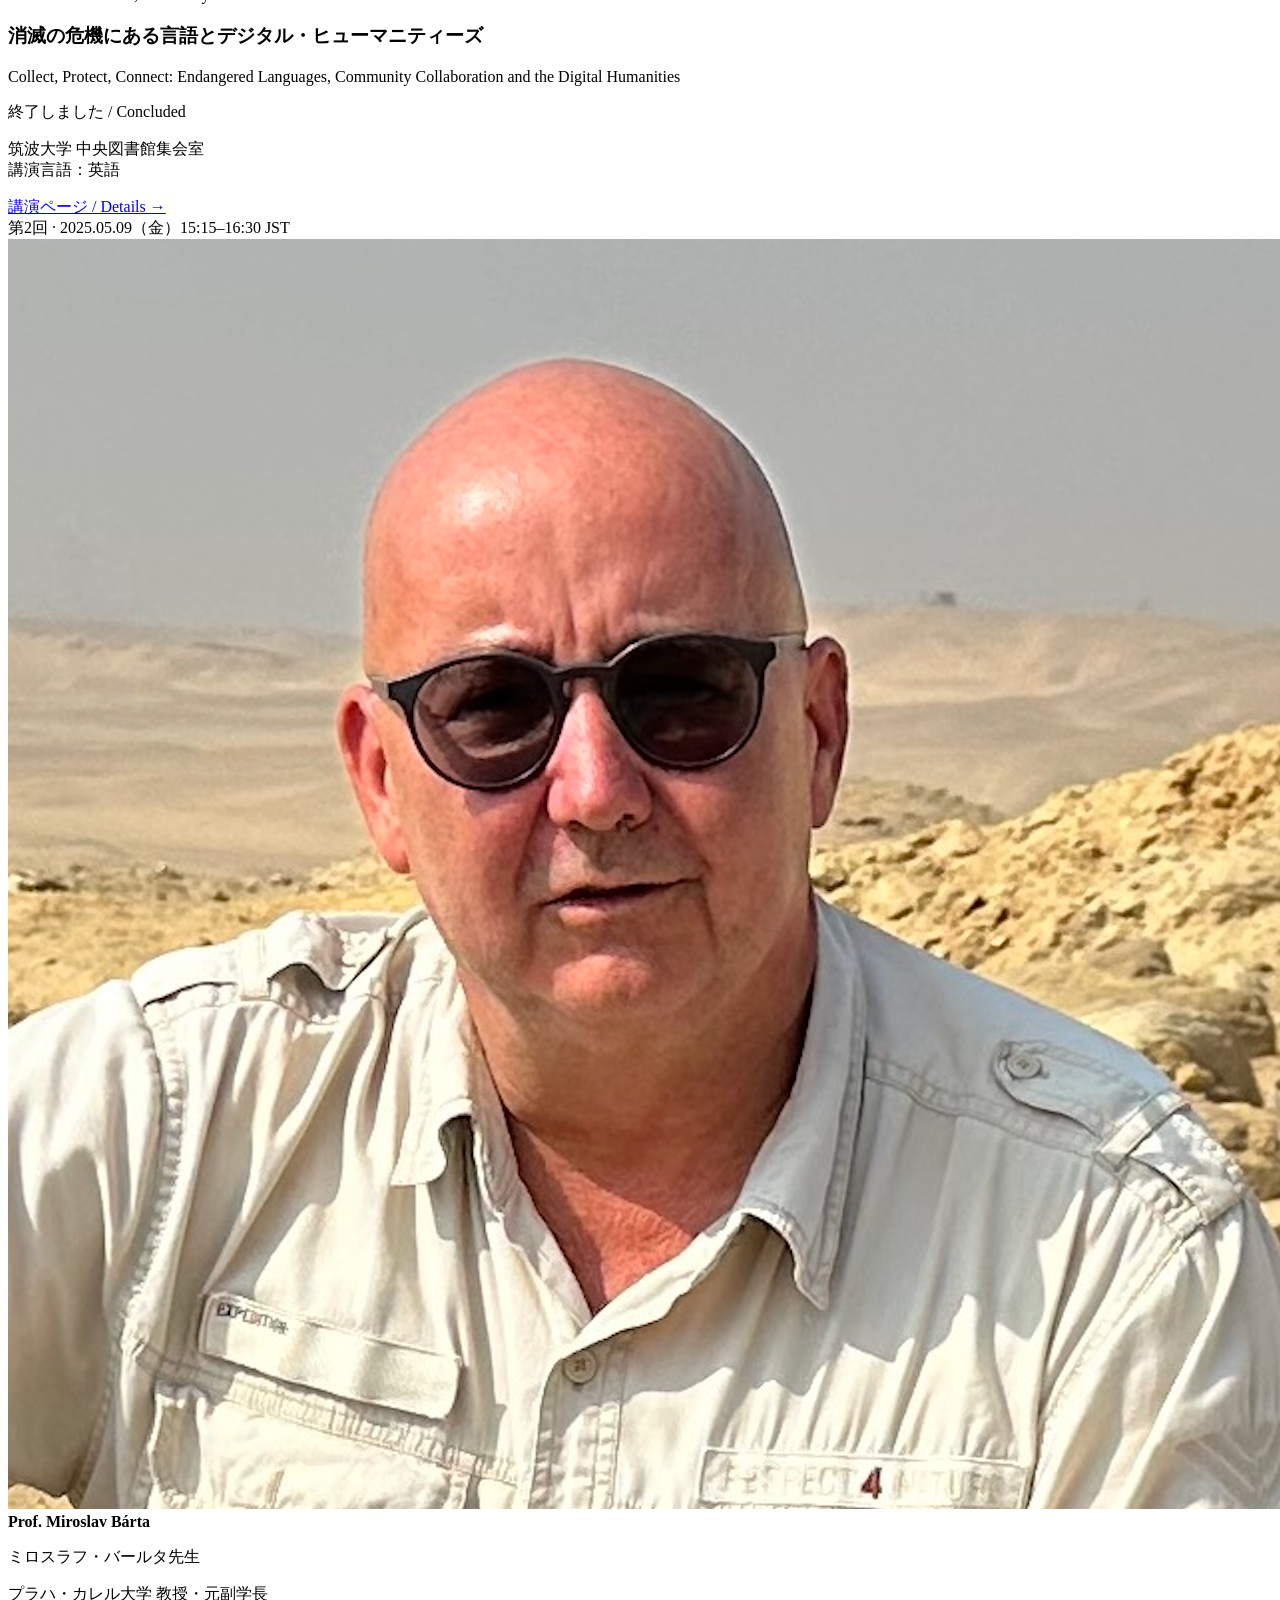
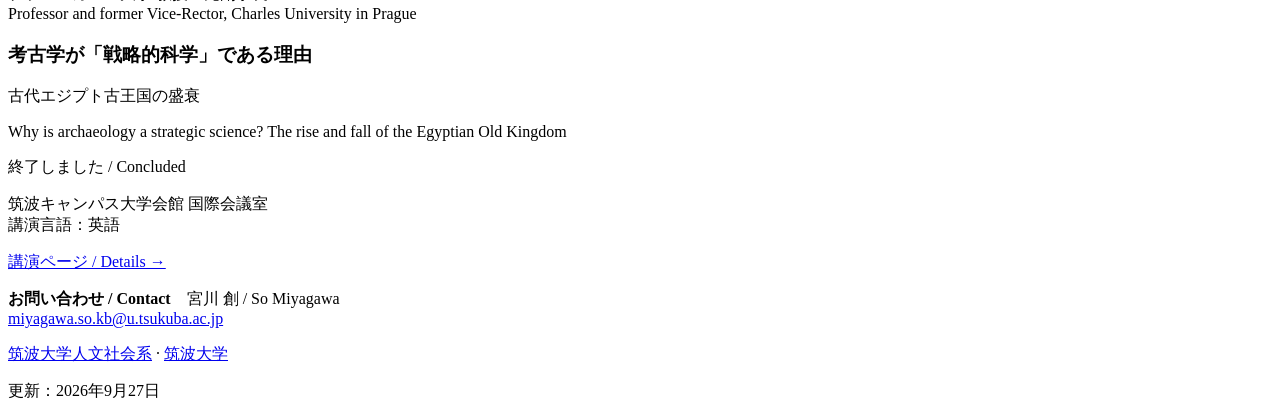
==== commit 8b6fbf88: "changed" ====
--- a/index.html
+++ b/index.html
@@ -63,7 +63,7 @@
         <h2>2026年の講演会</h2>
         <div class="cards">
             <article>
-                <div class="band"><span>第3回 · 2026.11.06（金）</span><span>17:00–18:30 JST</span></div>
+                <div class="band"><span>第3回 · 2026.11.06（金）</span><span>16:45–18:00 JST</span></div>
                 <div class="body">
                     <div class="speaker">
                         <img src="3/speaker.jpg" alt="Mark Turin">
@@ -95,7 +95,7 @@
                         <div>
                             <strong lang="en">Prof. Jean Winand</strong>
                             <p>ジャン・ヴィナン先生</p>
-                            <p class="small">リエージュ大学 教授・元副学長<br><span lang="en">Professor and former Vice-Rector, University of Liège</span></p>
+                            <p class="small">リエージュ大学 教授・元副学長・ベルギー王立アカデミー会員<br><span lang="en">Professor, University of Liège; Member of the Royal Academy of Belgium</span></p>
                         </div>
                     </div>
                     <h3>エジプト・ヒエログリフの受容</h3>
@@ -103,7 +103,7 @@
                     <p class="en-title" lang="en">The Reception of Egyptian Hieroglyphs: From the Renaissance until Champollion&rsquo;s Discovery</p>
                     <div class="venue">
                         <span class="badge">対面＋オンライン参加可</span>
-                        <p>筑波大学 人文社会学系棟 A101<br><span class="small">講演言語：英語</span></p>
+                        <p>筑波大学 人文社会学系 A棟 101室<br><span class="small">講演言語：英語</span></p>
                     </div>
                     <div class="card-actions">
                         <a class="link" href="/seminars/4/">講演の詳細 / Details →</a>
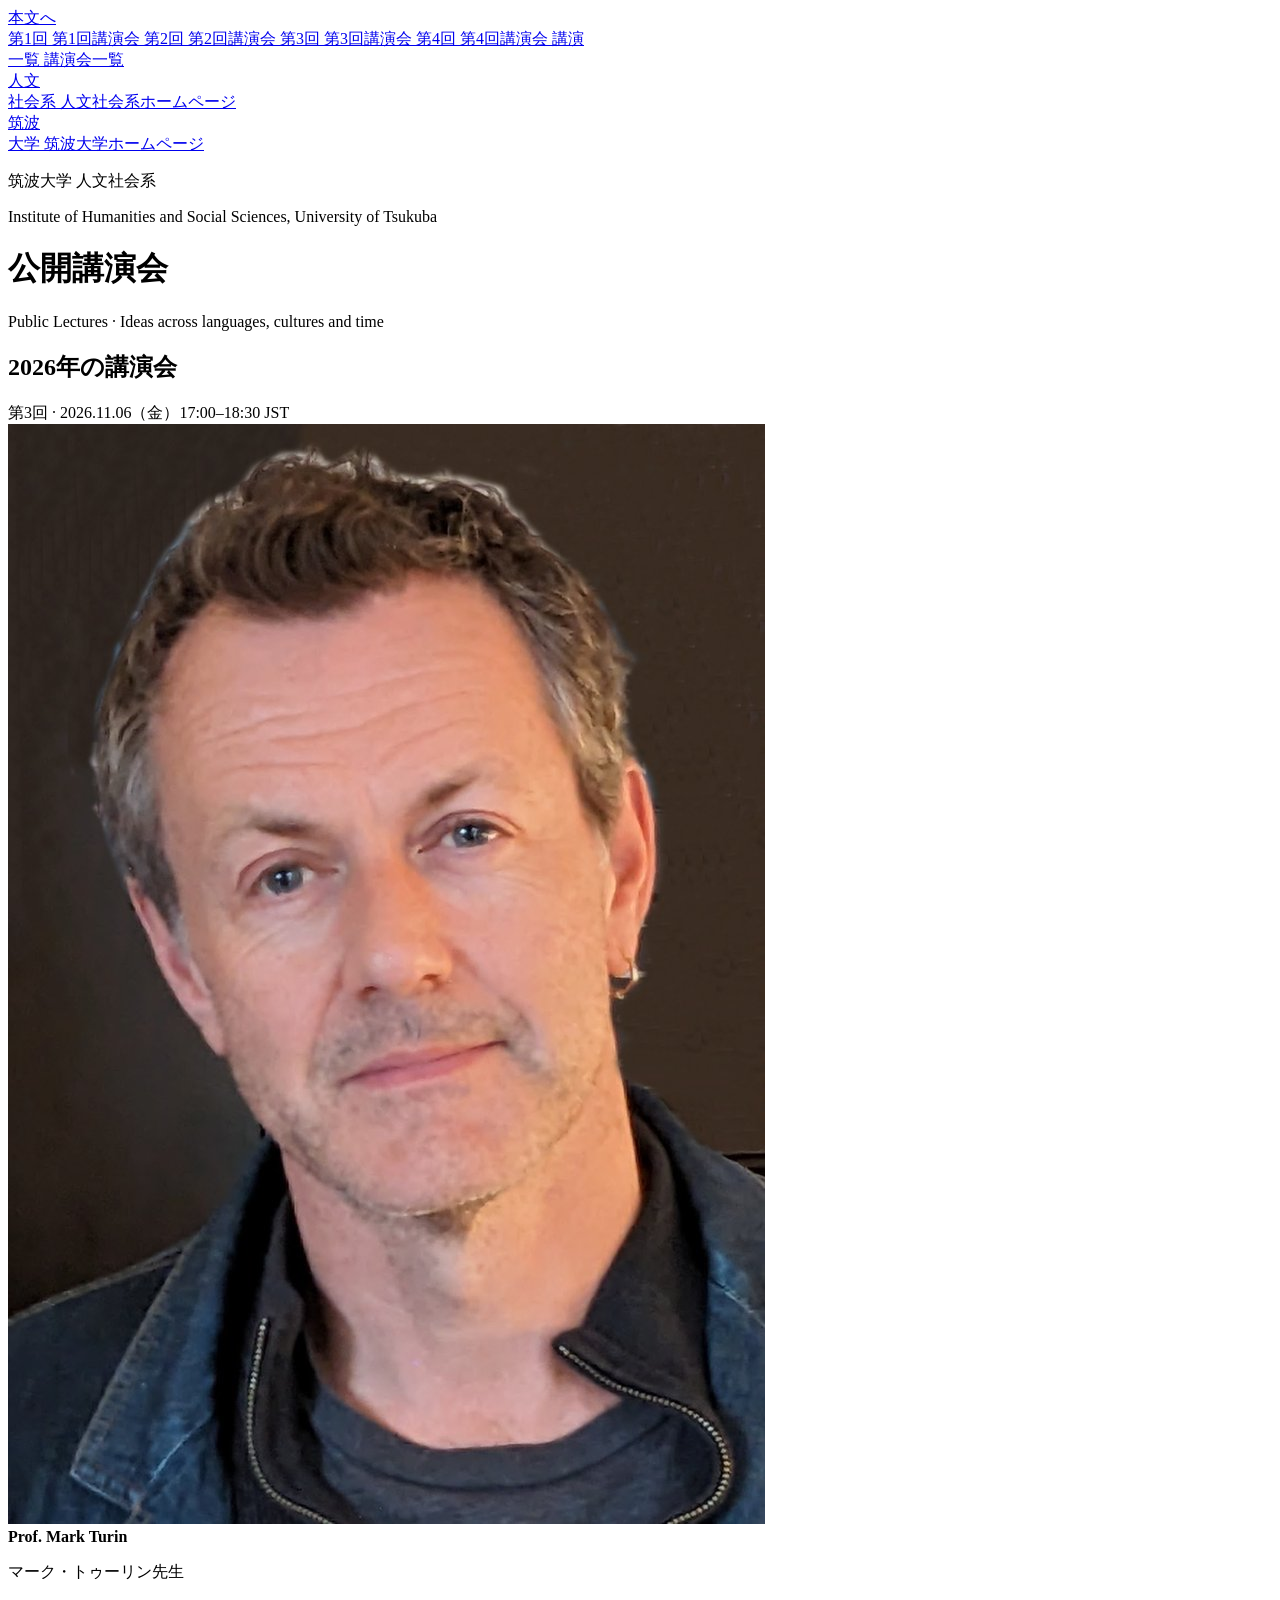
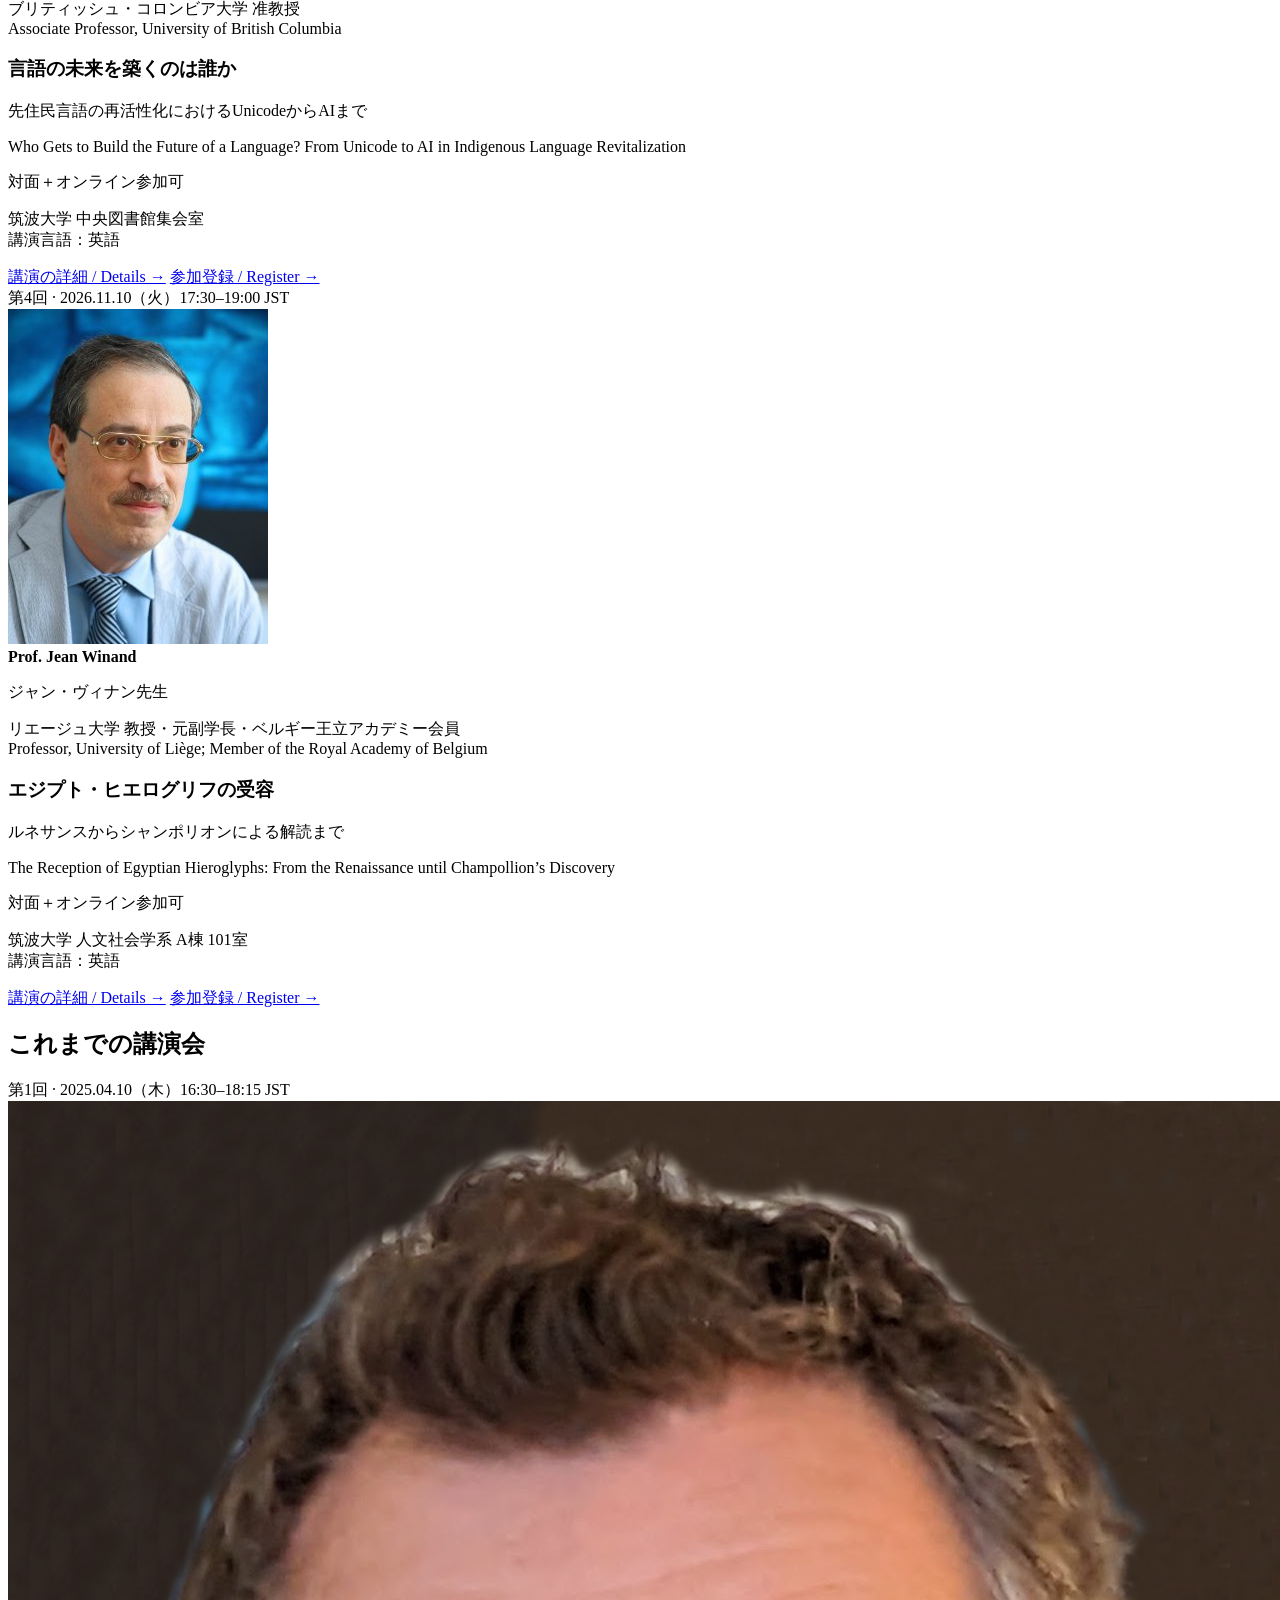
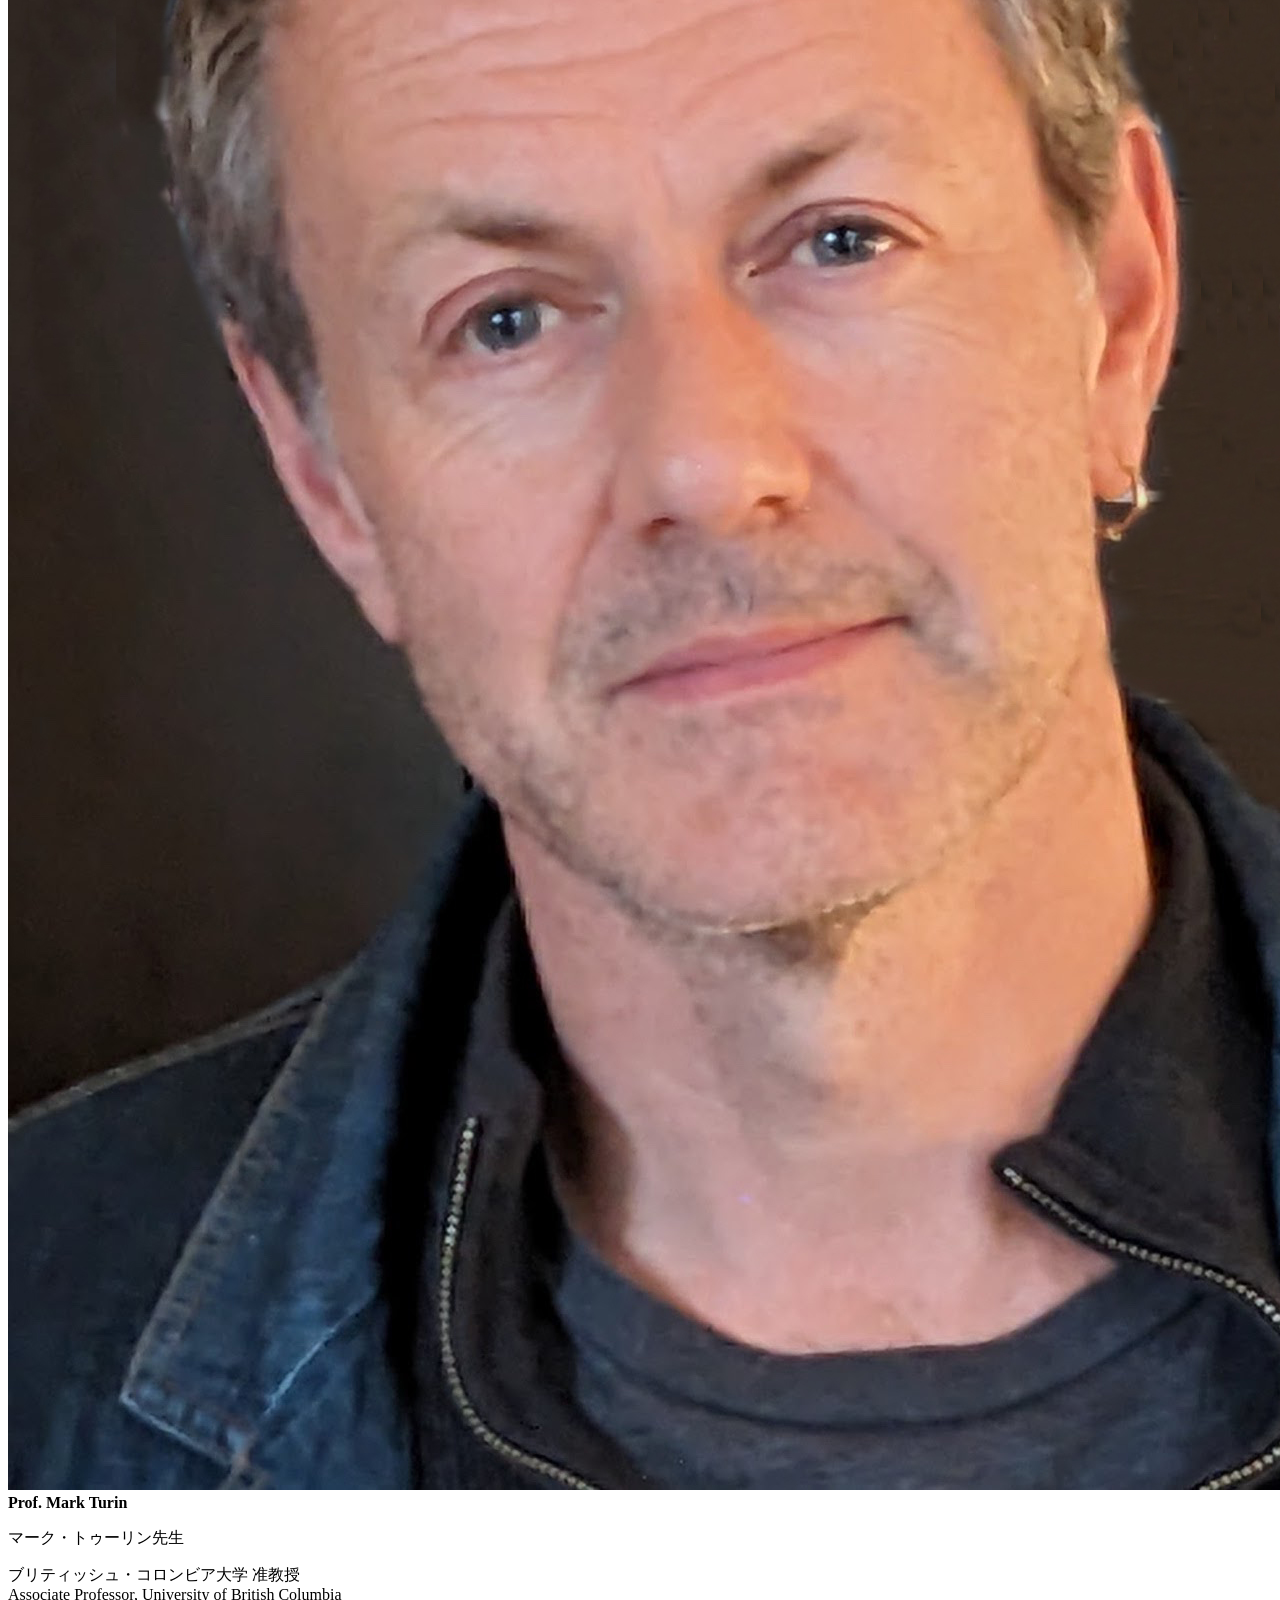
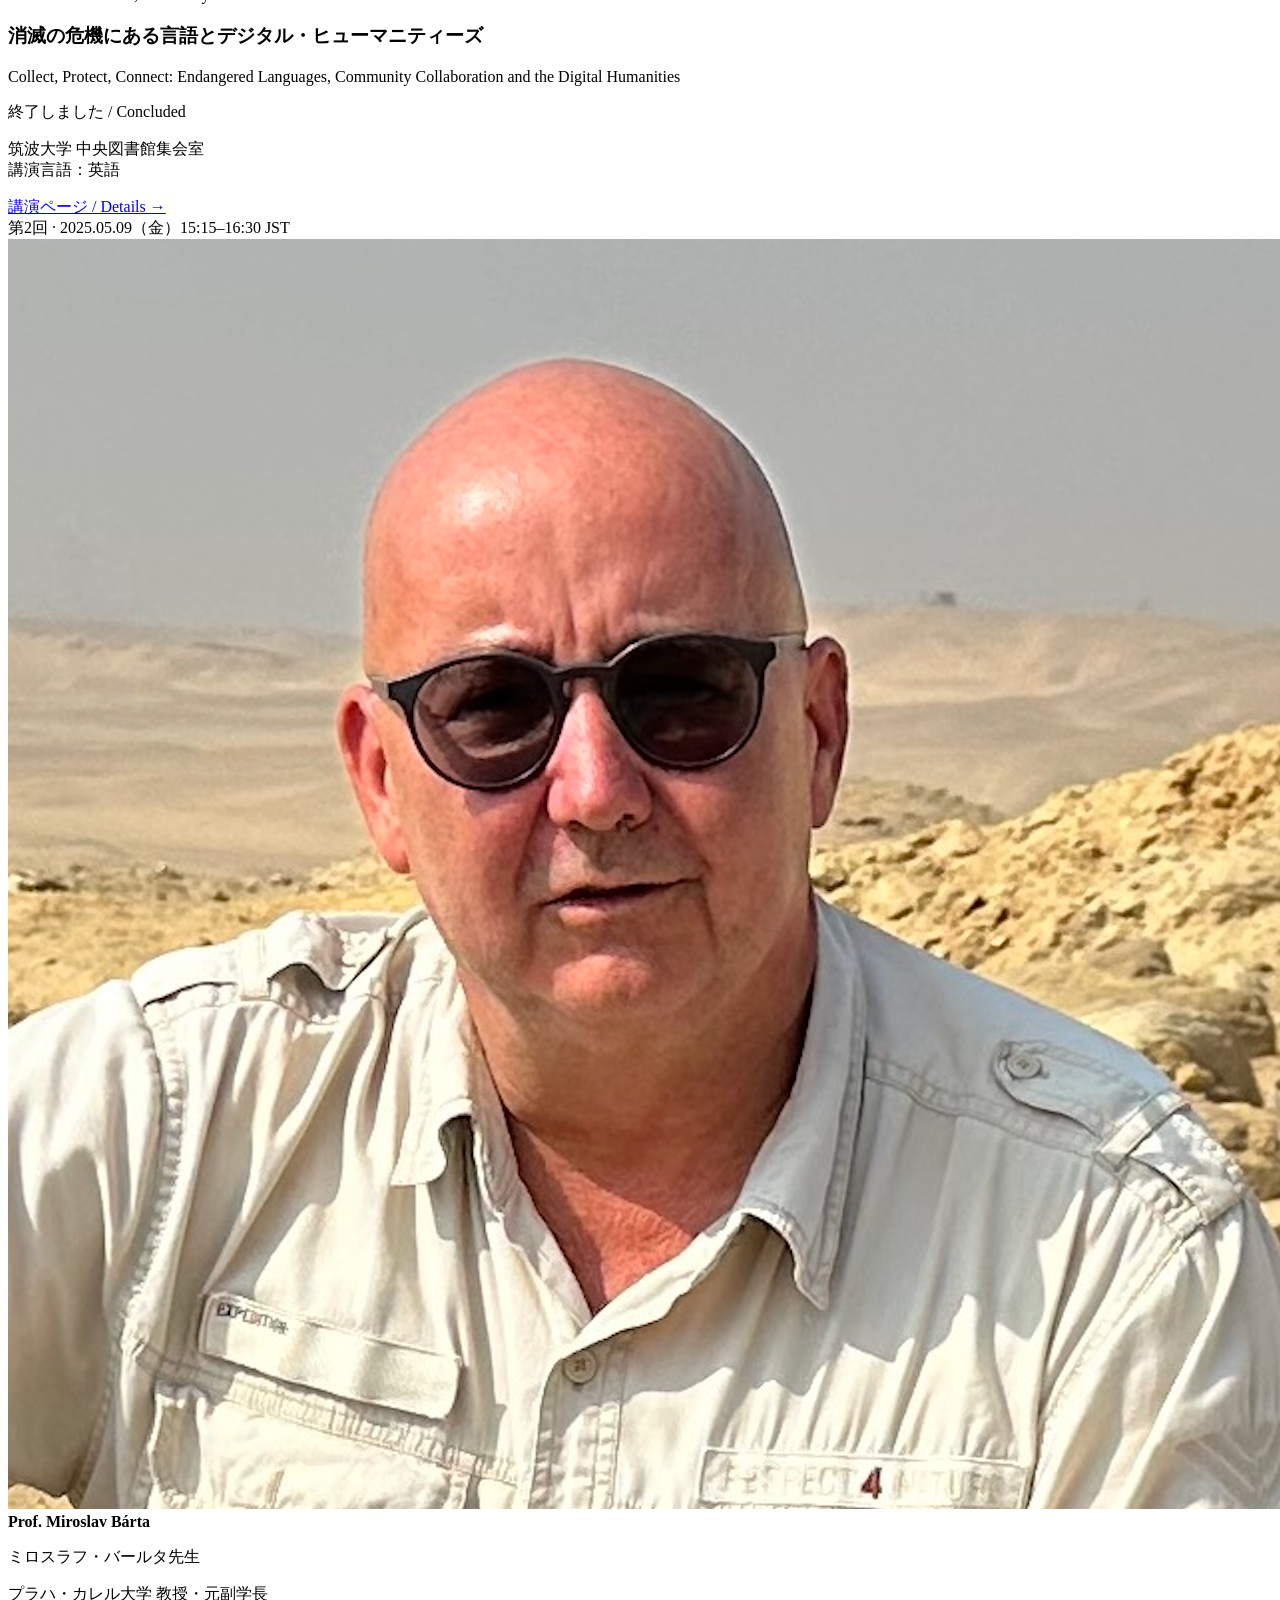
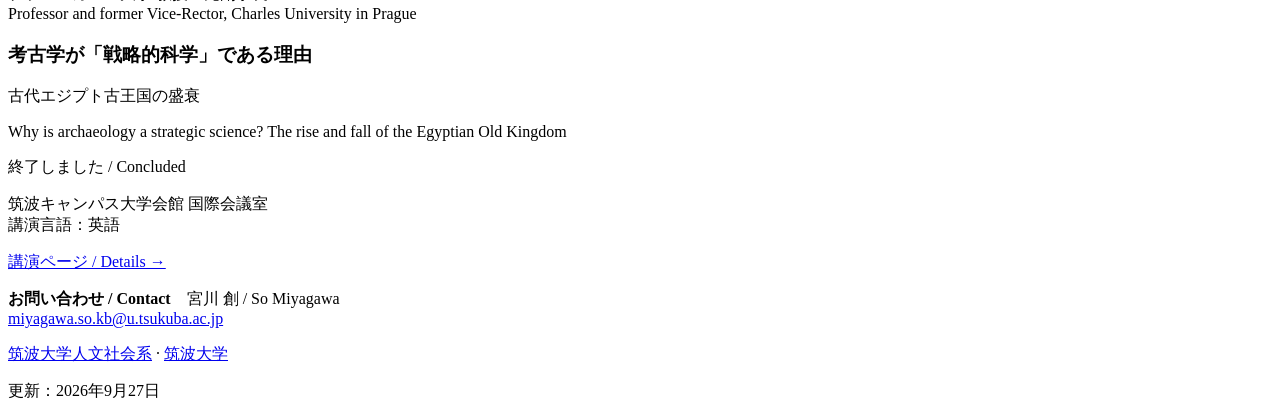
==== commit e76b29a6: "Merge branch 'main' of https://github.com/Jinsha-Tsukuba/seminars" ====
--- a/index.html
+++ b/index.html
@@ -63,7 +63,7 @@
         <h2>2026年の講演会</h2>
         <div class="cards">
             <article>
-                <div class="band"><span>第3回 · 2026.11.06（金）</span><span>16:45–18:00 JST</span></div>
+                <div class="band"><span>第3回 · 2026.11.06（金）</span><span>17:00–18:30 JST</span></div>
                 <div class="body">
                     <div class="speaker">
                         <img src="3/speaker.jpg" alt="Mark Turin">
